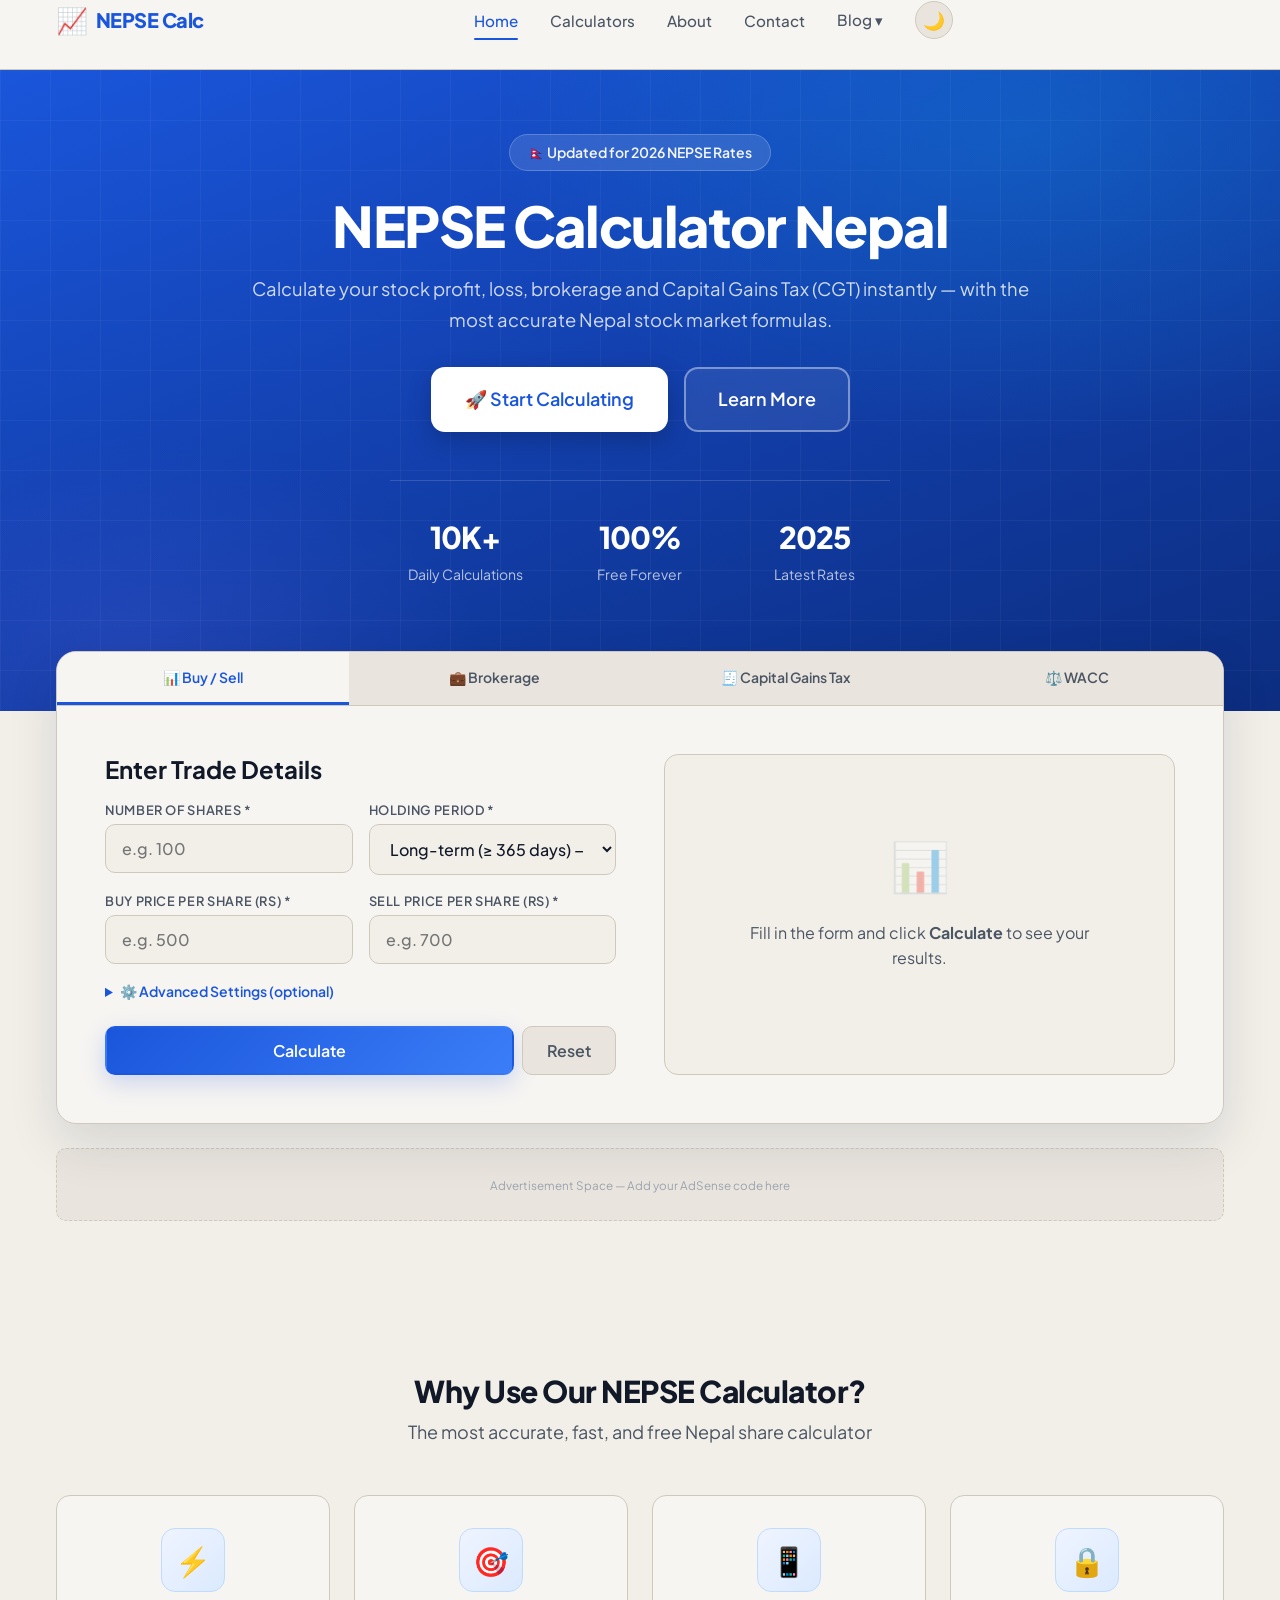
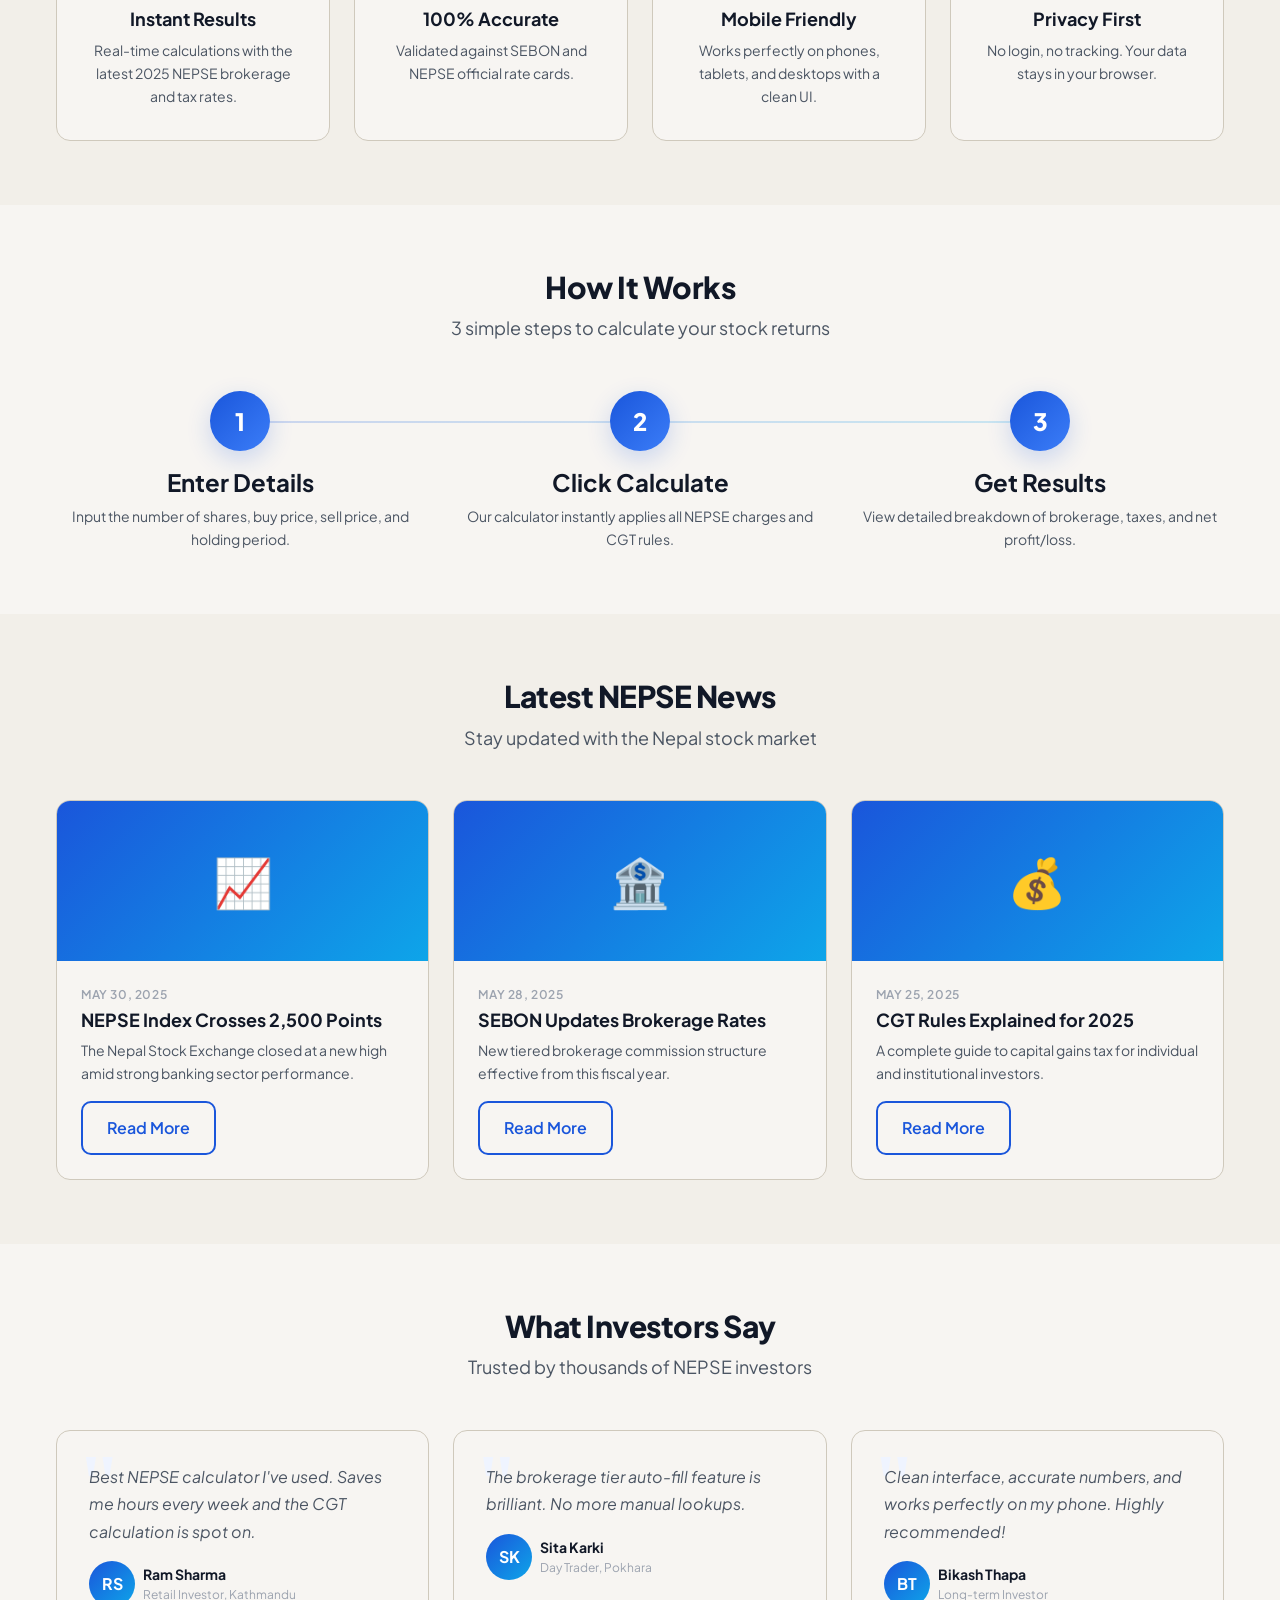
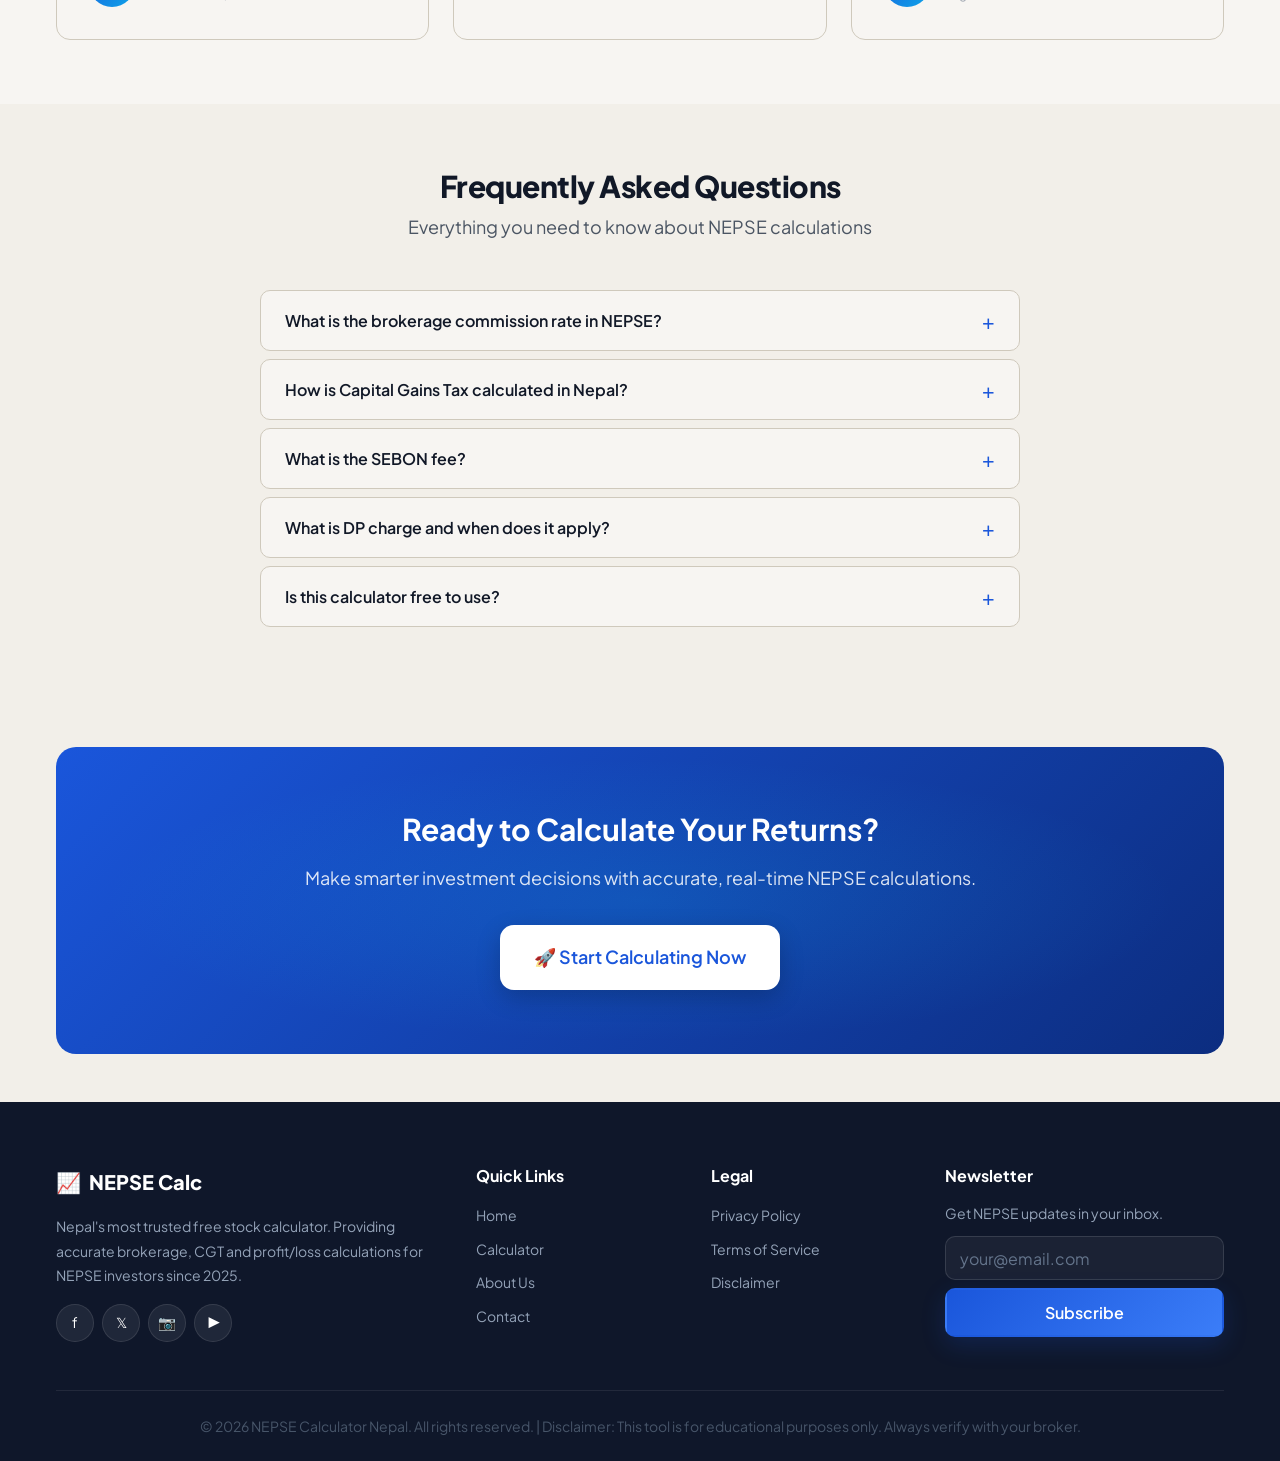
==== index.html @ a9f8efb9 "Add Google verification meta tag" ====
<!DOCTYPE html>
<html lang="en">
<head>
  <meta charset="UTF-8">
  <meta name="google-site-verification" content="xxxxxxxxxxxxxxx">
  <meta name="viewport" content="width=device-width, initial-scale=1.0">
  <meta http-equiv="X-Content-Type-Options" content="nosniff">
  <meta http-equiv="X-Frame-Options" content="DENY">
  <meta http-equiv="Referrer-Policy" content="strict-origin-when-cross-origin">

  <!-- ===== SEO META ===== -->
  <title>NEPSE Calculator Nepal 2025 - Stock Profit, Loss & Brokerage Tool</title>
  <meta name="description" content="Free NEPSE share calculator for Nepal stock market. Calculate stock profit/loss, brokerage commission, SEBON fee, DP charge, and Capital Gains Tax (CGT) instantly with 2025 updated rates.">
  <meta name="keywords" content="NEPSE calculator, Nepal stock calculator, share calculator Nepal, NEPSE brokerage, capital gains tax Nepal, NEPSE profit loss, stock calculator 2025">
  <meta name="author" content="NEPSE Calculator Nepal">
  <link rel="canonical" href="https://your-domain.com/">

  <!-- ===== OPEN GRAPH ===== -->
  <meta property="og:title" content="NEPSE Calculator Nepal 2025">
  <meta property="og:description" content="Calculate your NEPSE stock profit, brokerage and CGT instantly.">
  <meta property="og:type" content="website">
  <meta property="og:url" content="https://your-domain.com/">
  <meta property="og:image" content="https://your-domain.com/images/og-image.jpg">
  <meta name="twitter:card" content="summary_large_image">

  <!-- ===== FAVICON ===== -->
  <link rel="icon" href="data:image/svg+xml,<svg xmlns=%22http://www.w3.org/2000/svg%22 viewBox=%220 0 100 100%22><text y=%22.9em%22 font-size=%2290%22>📈</text></svg>">

  <!-- ===== Schema.org ===== -->
  <script type="application/ld+json">
  {
    "@context": "https://schema.org",
    "@type": "WebApplication",
    "name": "NEPSE Calculator Nepal",
    "applicationCategory": "FinanceApplication",
    "operatingSystem": "Any",
    "offers": { "@type": "Offer", "price": "0", "priceCurrency": "NPR" },
    "description": "Free online NEPSE share calculator for Nepal stock market with 2025 updated rates."
  }
  </script>

  <!-- ===== GOOGLE FONTS ===== -->
  <link rel="preconnect" href="https://fonts.googleapis.com">
  <link rel="preconnect" href="https://fonts.gstatic.com" crossorigin>
  <link href="https://fonts.googleapis.com/css2?family=Inter:wght@400;500;600;700;800&family=Poppins:wght@400;600;700;800&display=swap" rel="stylesheet">

  <!-- ===== STYLES ===== -->
  <link rel="stylesheet" href="css/variables.css">
  <link rel="stylesheet" href="css/style.css">
  <link rel="stylesheet" href="css/responsive.css">
</head>
<body>

  <!-- ====================== HEADER / NAVBAR ====================== -->
  <header class="header">
    <div class="container">
      <nav class="navbar" aria-label="Main navigation">

        <a href="index.html" class="navbar__logo">
          <span class="navbar__logo-icon" aria-hidden="true">📈</span>
          <span>NEPSE Calc</span>
        </a>

        <ul class="navbar__menu" id="navbar-menu">
          <li><a href="index.html" class="navbar__link navbar__link--active">Home</a></li>
          <li><a href="#calculator" class="navbar__link">Calculators</a></li>
          <li><a href="pages/about.html" class="navbar__link">About</a></li>
          <li><a href="pages/contact.html" class="navbar__link">Contact</a></li>
          <li class="navbar__dropdown">
            <button class="navbar__dropdown-toggle">Blog ▾</button>
            <div class="navbar__dropdown-menu">
              <a href="#news" rel="noopener noreferrer">Latest News</a>
              <a href="pages/about.html" rel="noopener noreferrer">Market Guides</a>
              <a href="pages/about.html" rel="noopener noreferrer">Investment Tips</a>
            </div>
          </li>
          <li>
            <button class="theme-toggle" id="theme-toggle-desktop" aria-label="Toggle dark mode" title="Toggle theme">🌙</button>
          </li>
        </ul>

        <div style="display:flex; align-items:center; gap:10px;">
          <button class="theme-toggle" id="theme-toggle-mobile" aria-label="Toggle dark mode" title="Toggle theme" style="display:none;">🌙</button>
          <button class="navbar__toggle" aria-label="Toggle menu" aria-expanded="false">
            <span></span><span></span><span></span>
          </button>
        </div>

      </nav>
    </div>
  </header>

  <main>
    <!-- ====================== HERO ====================== -->
    <section class="hero">
      <div class="container">
        <div class="hero__content">
          <span class="hero__badge">🇳🇵 Updated for 2026 NEPSE Rates</span>
          <h1 class="hero__title">NEPSE Calculator Nepal</h1>
          <p class="hero__subtitle">Calculate your stock profit, loss, brokerage and Capital Gains Tax (CGT) instantly — with the most accurate Nepal stock market formulas.</p>
          <div class="hero__cta">
            <a href="#calculator" class="btn btn--primary btn--lg">🚀 Start Calculating</a>
            <a href="pages/about.html" class="btn btn--secondary btn--lg">Learn More</a>
          </div>
          <div class="hero__stats">
            <div>
              <span class="hero__stat-num">10K+</span>
              <span class="hero__stat-label">Daily Calculations</span>
            </div>
            <div>
              <span class="hero__stat-num">100%</span>
              <span class="hero__stat-label">Free Forever</span>
            </div>
            <div>
              <span class="hero__stat-num">2025</span>
              <span class="hero__stat-label">Latest Rates</span>
            </div>
          </div>
        </div>
      </div>
    </section>

    <!-- ====================== CALCULATOR ====================== -->
    <section id="calculator" class="section" style="padding-top:0;">
      <div class="container">
        <div class="calculator">
          <div class="calculator__tabs" role="tablist">
            <button class="calculator__tab calculator__tab--active" data-tab="buysell" role="tab">📊 Buy / Sell</button>
            <button class="calculator__tab" data-tab="brokerage" role="tab">💼 Brokerage</button>
            <button class="calculator__tab" data-tab="cgt" role="tab">🧾 Capital Gains Tax</button>
            <button class="calculator__tab" data-tab="wacc" role="tab">⚖️ WACC</button>
          </div>

          <!-- ---------- BUY/SELL PANEL ---------- -->
          <div class="calculator__panel calculator__panel--active" data-panel="buysell" role="tabpanel">
            <div class="calculator__grid">
              <form id="buysell-form" novalidate autocomplete="off">
                <h3 style="margin-bottom: 1rem;">Enter Trade Details</h3>
                <div class="calc-form__row">
                  <div class="calc-form__group">
                    <label class="calc-form__label" for="bs-shares">Number of Shares *</label>
                    <input type="number" id="bs-shares" name="shares" class="calc-form__input" placeholder="e.g. 100" min="1" step="1" required>
                    <span class="calc-form__error"></span>
                  </div>
                  <div class="calc-form__group">
                    <label class="calc-form__label" for="bs-holding">Holding Period *</label>
                    <select id="bs-holding" name="holdingType" class="calc-form__select">
                      <option value="long">Long-term (≥ 365 days) — 5%</option>
                      <option value="short">Short-term (&lt; 365 days) — 7.5%</option>
                      <option value="institution">Institution — 10%</option>
                    </select>
                  </div>
                </div>
                <div class="calc-form__row">
                  <div class="calc-form__group">
                    <label class="calc-form__label" for="bs-buy">Buy Price per Share (Rs) *</label>
                    <input type="number" id="bs-buy" name="buyPrice" class="calc-form__input" placeholder="e.g. 500" min="0.01" step="0.01" required>
                    <span class="calc-form__error"></span>
                  </div>
                  <div class="calc-form__group">
                    <label class="calc-form__label" for="bs-sell">Sell Price per Share (Rs) *</label>
                    <input type="number" id="bs-sell" name="sellPrice" class="calc-form__input" placeholder="e.g. 700" min="0.01" step="0.01" required>
                    <span class="calc-form__error"></span>
                  </div>
                </div>
                <details style="margin-bottom: 1rem;">
                  <summary style="cursor:pointer; font-weight:600; color: var(--color-primary); font-size: 0.875rem;">⚙️ Advanced Settings (optional)</summary>
                  <div style="margin-top: 1rem;">
                    <div class="calc-form__row">
                      <div class="calc-form__group">
                        <label class="calc-form__label">Buy Brokerage % (auto)</label>
                        <input type="number" name="brokerageBuy" class="calc-form__input" placeholder="auto" step="0.001">
                        <span class="calc-form__hint">Leave empty for tier-based auto rate</span>
                      </div>
                      <div class="calc-form__group">
                        <label class="calc-form__label">Sell Brokerage % (auto)</label>
                        <input type="number" name="brokerageSell" class="calc-form__input" placeholder="auto" step="0.001">
                      </div>
                    </div>
                    <div class="calc-form__row">
                      <div class="calc-form__group">
                        <label class="calc-form__label">SEBON Fee %</label>
                        <input type="number" name="sebonRate" class="calc-form__input" placeholder="0.015" step="0.001" value="0.015">
                      </div>
                      <div class="calc-form__group">
                        <label class="calc-form__label">DP Charge (Rs)</label>
                        <input type="number" name="dpCharge" class="calc-form__input" placeholder="25" step="1" value="25">
                      </div>
                    </div>
                  </div>
                </details>
                <div class="calc-form__actions">
                  <button type="submit" class="btn btn--primary btn--block">Calculate</button>
                  <button type="button" class="btn btn--ghost" data-action="reset">Reset</button>
                </div>
              </form>
              <div id="buysell-results" class="results">
                <div class="results__placeholder">
                  <div class="results__placeholder-icon">📊</div>
                  <p>Fill in the form and click <strong>Calculate</strong> to see your results.</p>
                </div>
              </div>
            </div>
          </div>

          <!-- ---------- BROKERAGE PANEL ---------- -->
          <div class="calculator__panel" data-panel="brokerage" role="tabpanel">
            <div class="calculator__grid">
              <form id="brokerage-form" novalidate autocomplete="off">
                <h3 style="margin-bottom: 1rem;">Brokerage Fee Calculator</h3>
                <div class="calc-form__group">
                  <label class="calc-form__label" for="brk-amt">Transaction Amount (Rs) *</label>
                  <input type="number" id="brk-amt" name="amount" class="calc-form__input" placeholder="e.g. 100000" min="1" step="0.01" required>
                  <span class="calc-form__error"></span>
                </div>
                <div class="calc-form__group">
                  <label class="calc-form__label">Override Rate % (optional)</label>
                  <input type="number" name="rate" class="calc-form__input" placeholder="auto" step="0.001">
                  <span class="calc-form__hint">Leave empty for tier-based rate</span>
                </div>
                <div class="calc-form__actions">
                  <button type="submit" class="btn btn--primary btn--block">Calculate</button>
                </div>
                <div style="margin-top:1.5rem; padding:1rem; background:var(--color-bg-alt); border-radius:8px; font-size:0.875rem;">
                  <strong>NEPSE Brokerage Tiers (2025):</strong>
                  <ul style="margin-top:0.5rem; padding-left:1.2rem; color:var(--color-text-muted);">
                    <li>≤ Rs 50,000 → 0.36%</li>
                    <li>Rs 50,001 – 5,00,000 → 0.33%</li>
                    <li>Rs 5,00,001 – 20,00,000 → 0.31%</li>
                    <li>Rs 20,00,001 – 1 Crore → 0.27%</li>
                    <li>Above Rs 1 Crore → 0.24%</li>
                  </ul>
                </div>
              </form>
              <div id="brokerage-results" class="results">
                <div class="results__placeholder">
                  <div class="results__placeholder-icon">💼</div>
                  <p>Enter an amount to see brokerage breakdown.</p>
                </div>
              </div>
            </div>
          </div>

          <!-- ---------- CGT PANEL ---------- -->
          <div class="calculator__panel" data-panel="cgt" role="tabpanel">
            <div class="calculator__grid">
              <form id="cgt-form" novalidate autocomplete="off">
                <h3 style="margin-bottom: 1rem;">Capital Gains Tax Calculator</h3>
                <div class="calc-form__row">
                  <div class="calc-form__group">
                    <label class="calc-form__label" for="cgt-buy">Total Buy Amount (Rs) *</label>
                    <input type="number" id="cgt-buy" name="buyTotal" class="calc-form__input" placeholder="e.g. 50000" min="0.01" step="0.01" required>
                    <span class="calc-form__error"></span>
                  </div>
                  <div class="calc-form__group">
                    <label class="calc-form__label" for="cgt-sell">Total Sell Amount (Rs) *</label>
                    <input type="number" id="cgt-sell" name="sellTotal" class="calc-form__input" placeholder="e.g. 70000" min="0.01" step="0.01" required>
                    <span class="calc-form__error"></span>
                  </div>
                </div>
                <div class="calc-form__group">
                  <label class="calc-form__label" for="cgt-holding">Tax Bracket *</label>
                  <select id="cgt-holding" name="holdingType" class="calc-form__select">
                    <option value="long">Long-term — 5%</option>
                    <option value="short">Short-term — 7.5%</option>
                    <option value="institution">Institution — 10%</option>
                  </select>
                </div>
                <div class="calc-form__actions">
                  <button type="submit" class="btn btn--primary btn--block">Calculate Tax</button>
                </div>
              </form>
              <div id="cgt-results" class="results">
                <div class="results__placeholder">
                  <div class="results__placeholder-icon">🧾</div>
                  <p>Enter values to calculate your CGT.</p>
                </div>
              </div>
            </div>
          </div>

          <!-- ---------- WACC PANEL ---------- -->
          <div class="calculator__panel" data-panel="wacc" role="tabpanel">
            <div class="calculator__grid">
              <form id="wacc-form" novalidate autocomplete="off">
                <h3 style="margin-bottom: 1rem;">Weighted Average Cost Calculator</h3>
                <p style="font-size:0.875rem; color:var(--color-text-muted); margin-bottom:1rem;">
                  Enter multiple share lots bought at different prices to find your average cost.
                </p>
                <div class="wacc-lots">
                  <div class="wacc-lot calc-form__row">
                    <div class="calc-form__group">
                      <label class="calc-form__label">Lot 1 Shares</label>
                      <input type="number" class="calc-form__input" name="shares[]" min="0" step="1" placeholder="100">
                    </div>
                    <div class="calc-form__group">
                      <label class="calc-form__label">Lot 1 Price (Rs)</label>
                      <input type="number" class="calc-form__input" name="price[]" min="0" step="0.01" placeholder="500">
                    </div>
                  </div>
                </div>
                <button type="button" class="btn btn--ghost" data-action="add-lot" style="margin-bottom:1rem;">+ Add Another Lot</button>
                <div class="calc-form__actions">
                  <button type="submit" class="btn btn--primary btn--block">Calculate WACC</button>
                </div>
              </form>
              <div id="wacc-results" class="results">
                <div class="results__placeholder">
                  <div class="results__placeholder-icon">⚖️</div>
                  <p>Add your share lots and calculate WACC.</p>
                </div>
              </div>
            </div>
          </div>
        </div>

        <div class="ad-slot">
          <small>Advertisement Space — Add your AdSense code here</small>
        </div>
      </div>
    </section>

    <!-- ====================== FEATURES ====================== -->
    <section class="section">
      <div class="container">
        <h2 class="section-title">Why Use Our NEPSE Calculator?</h2>
        <p class="section-subtitle">The most accurate, fast, and free Nepal share calculator</p>
        <div class="features">
          <div class="feature-card">
            <div class="feature-card__icon">⚡</div>
            <h3 class="feature-card__title">Instant Results</h3>
            <p class="feature-card__desc">Real-time calculations with the latest 2025 NEPSE brokerage and tax rates.</p>
          </div>
          <div class="feature-card">
            <div class="feature-card__icon">🎯</div>
            <h3 class="feature-card__title">100% Accurate</h3>
            <p class="feature-card__desc">Validated against SEBON and NEPSE official rate cards.</p>
          </div>
          <div class="feature-card">
            <div class="feature-card__icon">📱</div>
            <h3 class="feature-card__title">Mobile Friendly</h3>
            <p class="feature-card__desc">Works perfectly on phones, tablets, and desktops with a clean UI.</p>
          </div>
          <div class="feature-card">
            <div class="feature-card__icon">🔒</div>
            <h3 class="feature-card__title">Privacy First</h3>
            <p class="feature-card__desc">No login, no tracking. Your data stays in your browser.</p>
          </div>
        </div>
      </div>
    </section>

    <!-- ====================== HOW IT WORKS ====================== -->
    <section class="section section--alt">
      <div class="container">
        <h2 class="section-title">How It Works</h2>
        <p class="section-subtitle">3 simple steps to calculate your stock returns</p>
        <div class="steps">
          <div class="step">
            <div class="step__num">1</div>
            <h3 class="step__title">Enter Details</h3>
            <p class="step__desc">Input the number of shares, buy price, sell price, and holding period.</p>
          </div>
          <div class="step">
            <div class="step__num">2</div>
            <h3 class="step__title">Click Calculate</h3>
            <p class="step__desc">Our calculator instantly applies all NEPSE charges and CGT rules.</p>
          </div>
          <div class="step">
            <div class="step__num">3</div>
            <h3 class="step__title">Get Results</h3>
            <p class="step__desc">View detailed breakdown of brokerage, taxes, and net profit/loss.</p>
          </div>
        </div>
      </div>
    </section>

    <!-- ====================== NEWS ====================== -->
    <section id="news" class="section">
      <div class="container">
        <h2 class="section-title">Latest NEPSE News</h2>
        <p class="section-subtitle">Stay updated with the Nepal stock market</p>
        <div class="news-grid">
          <article class="news-card">
            <div class="news-card__image">📈</div>
            <div class="news-card__body">
              <div class="news-card__date">May 30, 2025</div>
              <h3 class="news-card__title">NEPSE Index Crosses 2,500 Points</h3>
              <p class="news-card__excerpt">The Nepal Stock Exchange closed at a new high amid strong banking sector performance.</p>
              <a href="#" class="btn btn--secondary" rel="noopener noreferrer">Read More</a>
            </div>
          </article>
          <article class="news-card">
            <div class="news-card__image">🏦</div>
            <div class="news-card__body">
              <div class="news-card__date">May 28, 2025</div>
              <h3 class="news-card__title">SEBON Updates Brokerage Rates</h3>
              <p class="news-card__excerpt">New tiered brokerage commission structure effective from this fiscal year.</p>
              <a href="#" class="btn btn--secondary" rel="noopener noreferrer">Read More</a>
            </div>
          </article>
          <article class="news-card">
            <div class="news-card__image">💰</div>
            <div class="news-card__body">
              <div class="news-card__date">May 25, 2025</div>
              <h3 class="news-card__title">CGT Rules Explained for 2025</h3>
              <p class="news-card__excerpt">A complete guide to capital gains tax for individual and institutional investors.</p>
              <a href="#" class="btn btn--secondary" rel="noopener noreferrer">Read More</a>
            </div>
          </article>
        </div>
      </div>
    </section>

    <!-- ====================== TESTIMONIALS ====================== -->
    <section class="section section--alt">
      <div class="container">
        <h2 class="section-title">What Investors Say</h2>
        <p class="section-subtitle">Trusted by thousands of NEPSE investors</p>
        <div class="testimonials">
          <div class="testimonial">
            <p class="testimonial__text">Best NEPSE calculator I've used. Saves me hours every week and the CGT calculation is spot on.</p>
            <div class="testimonial__author">
              <div class="testimonial__avatar">RS</div>
              <div>
                <div class="testimonial__name">Ram Sharma</div>
                <div class="testimonial__role">Retail Investor, Kathmandu</div>
              </div>
            </div>
          </div>
          <div class="testimonial">
            <p class="testimonial__text">The brokerage tier auto-fill feature is brilliant. No more manual lookups.</p>
            <div class="testimonial__author">
              <div class="testimonial__avatar">SK</div>
              <div>
                <div class="testimonial__name">Sita Karki</div>
                <div class="testimonial__role">Day Trader, Pokhara</div>
              </div>
            </div>
          </div>
          <div class="testimonial">
            <p class="testimonial__text">Clean interface, accurate numbers, and works perfectly on my phone. Highly recommended!</p>
            <div class="testimonial__author">
              <div class="testimonial__avatar">BT</div>
              <div>
                <div class="testimonial__name">Bikash Thapa</div>
                <div class="testimonial__role">Long-term Investor</div>
              </div>
            </div>
          </div>
        </div>
      </div>
    </section>

    <!-- ====================== FAQ ====================== -->
    <section class="section">
      <div class="container">
        <h2 class="section-title">Frequently Asked Questions</h2>
        <p class="section-subtitle">Everything you need to know about NEPSE calculations</p>
        <div class="faq">
          <div class="faq__item">
            <button class="faq__question">
              <span>What is the brokerage commission rate in NEPSE?</span>
              <span class="faq__icon">+</span>
            </button>
            <div class="faq__answer">
              <p>NEPSE uses a tiered brokerage system: 0.36% for amounts up to Rs 50,000, 0.33% up to Rs 5,00,000, 0.31% up to Rs 20,00,000, 0.27% up to Rs 1 Crore, and 0.24% above Rs 1 Crore.</p>
            </div>
          </div>
          <div class="faq__item">
            <button class="faq__question">
              <span>How is Capital Gains Tax calculated in Nepal?</span>
              <span class="faq__icon">+</span>
            </button>
            <div class="faq__answer">
              <p>For individuals: 7.5% on short-term gains (held less than 365 days) and 5% on long-term gains (held 365 days or more). Institutions pay 10% flat on all gains. CGT only applies on profit, not on losses.</p>
            </div>
          </div>
          <div class="faq__item">
            <button class="faq__question">
              <span>What is the SEBON fee?</span>
              <span class="faq__icon">+</span>
            </button>
            <div class="faq__answer">
              <p>The Securities Board of Nepal (SEBON) levies a regulatory fee of 0.015% on both buy and sell transactions in the NEPSE market.</p>
            </div>
          </div>
          <div class="faq__item">
            <button class="faq__question">
              <span>What is DP charge and when does it apply?</span>
              <span class="faq__icon">+</span>
            </button>
            <div class="faq__answer">
              <p>The Depository Participant (DP) charge is a flat Rs 25 fee applied per script, per day, on sell transactions only. It is collected by your broker on behalf of CDS &amp; Clearing Ltd.</p>
            </div>
          </div>
          <div class="faq__item">
            <button class="faq__question">
              <span>Is this calculator free to use?</span>
              <span class="faq__icon">+</span>
            </button>
            <div class="faq__answer">
              <p>Yes! Our NEPSE calculator is 100% free and will remain free. We don't ask for any registration, login, or personal information.</p>
            </div>
          </div>
        </div>
      </div>
    </section>

    <!-- ====================== CTA ====================== -->
    <section class="container">
      <div class="cta-section">
        <h2>Ready to Calculate Your Returns?</h2>
        <p>Make smarter investment decisions with accurate, real-time NEPSE calculations.</p>
        <a href="#calculator" class="btn btn--lg">🚀 Start Calculating Now</a>
      </div>
    </section>
  </main>

  <!-- ====================== FOOTER ====================== -->
  <footer class="footer">
    <div class="container">
      <div class="footer__grid">
        <div>
          <div class="footer__brand">
            <span aria-hidden="true">📈</span> NEPSE Calc
          </div>
          <p class="footer__about">
            Nepal's most trusted free stock calculator. Providing accurate brokerage, CGT and profit/loss calculations for NEPSE investors since 2025.
          </p>
          <div class="footer__social">
            <a href="#" aria-label="Facebook" rel="noopener noreferrer">f</a>
            <a href="#" aria-label="Twitter" rel="noopener noreferrer">𝕏</a>
            <a href="#" aria-label="Instagram" rel="noopener noreferrer">📷</a>
            <a href="#" aria-label="YouTube" rel="noopener noreferrer">▶</a>
          </div>
        </div>
        <div>
          <h4 class="footer__title">Quick Links</h4>
          <ul class="footer__links">
            <li><a href="index.html">Home</a></li>
            <li><a href="#calculator">Calculator</a></li>
            <li><a href="pages/about.html">About Us</a></li>
            <li><a href="pages/contact.html">Contact</a></li>
          </ul>
        </div>
        <div>
          <h4 class="footer__title">Legal</h4>
          <ul class="footer__links">
            <li><a href="pages/privacy-policy.html">Privacy Policy</a></li>
            <li><a href="pages/terms.html">Terms of Service</a></li>
            <li><a href="#news">Disclaimer</a></li>
          </ul>
        </div>
        <div>
          <h4 class="footer__title">Newsletter</h4>
          <p style="font-size:0.875rem; margin-bottom:0.75rem;">Get NEPSE updates in your inbox.</p>
          <form id="newsletter-form" class="footer__newsletter" novalidate>
            <input type="email" placeholder="your@email.com" required maxlength="254">
            <button type="submit" class="btn btn--primary btn--block">Subscribe</button>
          </form>
        </div>
      </div>
      <div class="footer__bottom">
        © <span id="current-year">2025</span> NEPSE Calculator Nepal. All rights reserved. |
        Disclaimer: This tool is for educational purposes only. Always verify with your broker.
      </div>
    </div>
  </footer>

  <!-- ===== SCRIPTS ===== -->
  <script src="js/utils.js"></script>
  <script src="js/calculator.js"></script>
  <script src="js/main.js"></script>

  <!-- Mobile theme toggle + clickjacking protection -->
  <script>
    // Prevent clickjacking
    if (window.self !== window.top) {
      window.top.location = window.self.location;
    }

    (function() {
      const mobileBtn  = document.getElementById('theme-toggle-mobile');
      const desktopBtn = document.getElementById('theme-toggle-desktop');

      function syncToggles(isDark) {
        const icon = isDark ? '☀️' : '🌙';
        if (mobileBtn)  mobileBtn.textContent  = icon;
        if (desktopBtn) desktopBtn.textContent = icon;
      }

      function handleResize() {
        if (mobileBtn) {
          mobileBtn.style.display = window.innerWidth < 768 ? 'flex' : 'none';
        }
      }
      handleResize();
      window.addEventListener('resize', handleResize);

      if (mobileBtn) {
        mobileBtn.addEventListener('click', function() {
          document.documentElement.classList.toggle('dark');
          const isDark = document.documentElement.classList.contains('dark');
          syncToggles(isDark);
          try { localStorage.setItem('theme', isDark ? 'dark' : 'light'); } catch(e) {}
        });
      }

      try {
        const saved = localStorage.getItem('theme');
        if (saved === 'dark') {
          document.documentElement.classList.add('dark');
          syncToggles(true);
        }
      } catch(e) {}
    })();
  </script>

</body>
</html>
---- css/variables.css ----
/* ==========================================================================
   CSS VARIABLES
   ========================================================================== */

@import url('https://fonts.googleapis.com/css2?family=Plus+Jakarta+Sans:wght@400;500;600;700;800&display=swap');

:root {
  --color-primary: #1a56db;
  --color-primary-dark: #1341b0;
  --color-primary-light: #3b7df8;
  --color-primary-50: #eff4ff;

  --color-accent: #0ea5e9;
  --color-accent-light: #e0f2fe;

  --color-profit: #059669;
  --color-profit-light: #d1fae5;
  --color-loss: #dc2626;
  --color-loss-light: #fee2e2;
  --color-warning: #d97706;
  --color-info: #0ea5e9;

  --color-white: #f7f5f2;
--color-bg: #f2efe9;
--color-bg-alt: #e9e5de;
--color-border: #cfc9bc;
  --color-text: #111827;
  --color-text-muted: #4b5563;
  --color-text-light: #9ca3af;

  --font-primary: 'Plus Jakarta Sans', -apple-system, BlinkMacSystemFont, sans-serif;
  --font-size-xs: 0.75rem;
  --font-size-sm: 0.875rem;
  --font-size-base: 1rem;
  --font-size-lg: 1.125rem;
  --font-size-xl: 1.25rem;
  --font-size-2xl: 1.5rem;
  --font-size-3xl: 1.875rem;
  --font-size-4xl: 2.25rem;
  --font-size-5xl: 3rem;

  --space-xs: 0.25rem;
  --space-sm: 0.5rem;
  --space-md: 1rem;
  --space-lg: 1.5rem;
  --space-xl: 2rem;
  --space-2xl: 3rem;
  --space-3xl: 4rem;

  --radius-sm: 6px;
  --radius-md: 10px;
  --radius-lg: 14px;
  --radius-xl: 20px;
  --radius-full: 9999px;

  --shadow-sm: 0 1px 3px rgba(17,24,39,0.06), 0 1px 2px rgba(17,24,39,0.04);
  --shadow-md: 0 4px 12px rgba(17,24,39,0.08), 0 2px 6px rgba(17,24,39,0.04);
  --shadow-lg: 0 10px 30px rgba(17,24,39,0.1), 0 4px 10px rgba(17,24,39,0.05);
  --shadow-xl: 0 20px 50px rgba(17,24,39,0.12);
  --shadow-blue: 0 8px 24px rgba(26,86,219,0.2);

  --transition-fast: 0.15s cubic-bezier(0.4,0,0.2,1);
  --transition-base: 0.25s cubic-bezier(0.4,0,0.2,1);
  --transition-slow: 0.4s cubic-bezier(0.4,0,0.2,1);

  --container-max: 1200px;
  --header-height: 70px;
}

html.dark {
  --color-white: #111827;
  --color-bg: #0f172a;
  --color-bg-alt: #1e293b;
  --color-border: #334155;
  --color-text: #f1f5f9;
  --color-text-muted: #94a3b8;
  --color-text-light: #475569;
  --color-primary-50: #1e293b;
  --shadow-sm: 0 1px 3px rgba(0,0,0,0.3);
  --shadow-md: 0 4px 12px rgba(0,0,0,0.35);
  --shadow-lg: 0 10px 30px rgba(0,0,0,0.4);
  --shadow-xl: 0 20px 50px rgba(0,0,0,0.5);
}
---- css/style.css ----
/* ==========================================================================
   NEPSE Calculator — Main Stylesheet
   ========================================================================== */

*, *::before, *::after { box-sizing: border-box; margin: 0; padding: 0; }
html { scroll-behavior: smooth; -webkit-text-size-adjust: 100%; }

body {
  font-family: var(--font-primary);
  font-size: var(--font-size-base);
  line-height: 1.6;
  color: var(--color-text);
  background-color: var(--color-bg);
  -webkit-font-smoothing: antialiased;
}

img { max-width: 100%; height: auto; display: block; }
a { color: var(--color-primary); text-decoration: none; transition: color var(--transition-base); }
a:hover { color: var(--color-primary-dark); }
button { font-family: inherit; cursor: pointer; border: none; background: none; }
input, select, textarea { font-family: inherit; font-size: inherit; }
ul { list-style: none; }

.container { max-width: var(--container-max); margin: 0 auto; padding: 0 var(--space-md); }

h1,h2,h3,h4,h5,h6 { font-weight: 700; line-height: 1.25; color: var(--color-text); }
h1 { font-size: var(--font-size-4xl); }
h2 { font-size: var(--font-size-3xl); }
h3 { font-size: var(--font-size-2xl); }
h4 { font-size: var(--font-size-xl); }

.section-title { text-align: center; margin-bottom: var(--space-sm); font-weight: 800; letter-spacing: -0.5px; }
.section-subtitle { text-align: center; color: var(--color-text-muted); margin-bottom: var(--space-2xl); font-size: var(--font-size-lg); }

/* ===== BUTTONS ===== */
.btn {
  display: inline-flex; align-items: center; justify-content: center;
  gap: var(--space-sm); padding: 0.75rem 1.5rem;
  font-size: var(--font-size-base); font-weight: 600;
  border-radius: var(--radius-md); transition: all var(--transition-base);
  cursor: pointer; border: 2px solid transparent; white-space: nowrap;
}
.btn--primary {
  background: linear-gradient(135deg, var(--color-primary) 0%, var(--color-primary-light) 100%);
  color: #fff;
  box-shadow: var(--shadow-blue);
}
.btn--primary:hover {
  transform: translateY(-2px);
  box-shadow: 0 12px 28px rgba(26,86,219,0.3);
  color: #fff;
}
.btn--secondary {
  background: transparent; color: var(--color-primary);
  border-color: var(--color-primary);
}
.btn--secondary:hover {
  background: var(--color-primary-50);
  color: var(--color-primary-dark);
}
.btn--ghost {
  background: var(--color-bg-alt); color: var(--color-text-muted);
  border: 1px solid var(--color-border);
}
.btn--ghost:hover { background: var(--color-border); color: var(--color-text); }
.btn--lg { padding: 1rem 2rem; font-size: var(--font-size-lg); border-radius: var(--radius-lg); }
.btn--block { width: 100%; }

/* ===== HEADER ===== */
.header {
  position: sticky; top: 0; z-index: 1000;
 background: rgba(247,245,242,0.95);
  backdrop-filter: blur(16px);
  -webkit-backdrop-filter: blur(16px);
  border-bottom: 1px solid var(--color-border);
  height: var(--header-height);
  box-shadow: 0 1px 0 rgba(17,24,39,0.06);
}
.navbar { display: flex; align-items: center; justify-content: space-between; height: 100%; }
.navbar__logo {
  display: flex; align-items: center; gap: var(--space-sm);
  font-size: var(--font-size-xl); font-weight: 800;
  color: var(--color-primary); letter-spacing: -0.5px;
}
.navbar__logo-icon { font-size: 1.6rem; }
.navbar__menu { display: flex; align-items: center; gap: var(--space-xl); }
.navbar__link {
  color: var(--color-text-muted); font-weight: 500;
  font-size: 0.95rem; position: relative; padding: var(--space-sm) 0;
  transition: color var(--transition-base);
}
.navbar__link:hover, .navbar__link--active { color: var(--color-primary); }
.navbar__link--active::after {
  content: ''; position: absolute; bottom: -2px; left: 0; right: 0;
  height: 2px; background: var(--color-primary); border-radius: 2px;
}
.navbar__dropdown { position: relative; }
.navbar__dropdown-toggle {
  display: flex; align-items: center; gap: 4px;
  color: var(--color-text-muted); font-weight: 500;
  font-size: 0.95rem; background: none;
  transition: color var(--transition-base);
}
.navbar__dropdown-toggle:hover { color: var(--color-primary); }
.navbar__dropdown-menu {
  position: absolute; top: calc(100% + 12px); left: 0;
  background: var(--color-white); border: 1px solid var(--color-border);
  border-radius: var(--radius-lg); box-shadow: var(--shadow-lg);
  min-width: 200px; padding: var(--space-sm);
  opacity: 0; visibility: hidden; transform: translateY(-8px);
  transition: all var(--transition-base);
}
.navbar__dropdown:hover .navbar__dropdown-menu { opacity: 1; visibility: visible; transform: translateY(0); }
.navbar__dropdown-menu a {
  display: block; padding: var(--space-sm) var(--space-md);
  color: var(--color-text-muted); border-radius: var(--radius-md);
  font-size: var(--font-size-sm); font-weight: 500;
  transition: all var(--transition-fast);
}
.navbar__dropdown-menu a:hover { background: var(--color-primary-50); color: var(--color-primary); }
.navbar__toggle { display: none; flex-direction: column; gap: 5px; padding: var(--space-sm); }
.navbar__toggle span { width: 24px; height: 2.5px; background: var(--color-text); border-radius: 2px; transition: all var(--transition-base); }
.navbar__toggle.active span:nth-child(1) { transform: translateY(7.5px) rotate(45deg); }
.navbar__toggle.active span:nth-child(2) { opacity: 0; }
.navbar__toggle.active span:nth-child(3) { transform: translateY(-7.5px) rotate(-45deg); }
.theme-toggle {
  background: var(--color-bg-alt); width: 38px; height: 38px;
  border-radius: var(--radius-full); display: flex; align-items: center;
  justify-content: center; font-size: 1.1rem;
  border: 1px solid var(--color-border);
  transition: all var(--transition-base);
}
.theme-toggle:hover { background: var(--color-primary-50); border-color: var(--color-primary); }

/* ===== HERO ===== */
.hero {
  background: linear-gradient(160deg, #1a56db 0%, #1341b0 45%, #0c2d80 100%);
  color: #fff;
  padding: var(--space-3xl) 0 calc(var(--space-3xl) + 60px);
  position: relative; overflow: hidden;
 
}
.hero::before {
  content: '';
  position: absolute; inset: 0;
  background:
    radial-gradient(ellipse 70% 80% at 80% 10%, rgba(14,165,233,0.25) 0%, transparent 60%),
    radial-gradient(ellipse 50% 60% at 10% 90%, rgba(99,102,241,0.2) 0%, transparent 55%);
  pointer-events: none;
}
.hero::after {
  content: '';
  position: absolute; inset: 0;
  background-image:
    linear-gradient(rgba(255,255,255,0.04) 1px, transparent 1px),
    linear-gradient(90deg, rgba(255,255,255,0.04) 1px, transparent 1px);
  background-size: 50px 50px;
  pointer-events: none;
}
.hero__content { position: relative; z-index: 2; text-align: center; max-width: 780px; margin: 0 auto; }
.hero__badge {
  display: inline-flex; align-items: center; gap: 6px;
  background: rgba(255,255,255,0.12);
  border: 1px solid rgba(255,255,255,0.2);
  backdrop-filter: blur(8px);
  padding: 0.4rem 1.1rem; border-radius: var(--radius-full);
  font-size: var(--font-size-sm); font-weight: 600;
  margin-bottom: var(--space-lg); color: rgba(255,255,255,0.95);
  animation: fadeInDown 0.6s ease both;
}
.hero__title {
  color: #fff; font-size: var(--font-size-5xl);
  margin-bottom: var(--space-md); font-weight: 800;
  line-height: 1.1; letter-spacing: -1.5px;
  animation: fadeInUp 0.7s ease 0.1s both;
}
.hero__title span { 
  background: linear-gradient(135deg, #93c5fd, #67e8f9);
  -webkit-background-clip: text; -webkit-text-fill-color: transparent;
  background-clip: text;
}
.hero__subtitle {
  font-size: 1.15rem; margin-bottom: var(--space-xl);
  color: rgba(255,255,255,0.8); font-weight: 400; line-height: 1.7;
  animation: fadeInUp 0.7s ease 0.2s both;
}
.hero__cta { display: flex; gap: var(--space-md); justify-content: center; flex-wrap: wrap; animation: fadeInUp 0.7s ease 0.3s both; }
.hero__cta .btn--primary {
  background: #fff; color: var(--color-primary);
  box-shadow: 0 8px 24px rgba(0,0,0,0.2);
}
.hero__cta .btn--primary:hover { background: #f0f4ff; transform: translateY(-3px); box-shadow: 0 12px 32px rgba(0,0,0,0.25); color: var(--color-primary-dark); }
.hero__cta .btn--secondary { border-color: rgba(255,255,255,0.4); color: #fff; background: rgba(255,255,255,0.08); backdrop-filter: blur(8px); }
.hero__cta .btn--secondary:hover { background: rgba(255,255,255,0.18); border-color: rgba(255,255,255,0.7); color: #fff; transform: translateY(-3px); }
.hero__stats {
  display: grid; grid-template-columns: repeat(3,1fr); gap: var(--space-lg);
  max-width: 500px; margin: var(--space-2xl) auto 0;
  padding-top: var(--space-xl); border-top: 1px solid rgba(255,255,255,0.15);
  animation: fadeInUp 0.7s ease 0.4s both;
}
.hero__stat-num { font-size: var(--font-size-3xl); font-weight: 800; display: block; letter-spacing: -1px; }
.hero__stat-label { font-size: var(--font-size-sm); color: rgba(255,255,255,0.7); }

/* ===== SECTIONS ===== */
.section { padding: var(--space-3xl) 0; }
.section--alt { background: var(--color-white); }

/* ===== CALCULATOR ===== */
.calculator {
  background: var(--color-white);
  border-radius: var(--radius-xl);
  box-shadow: var(--shadow-xl);
  overflow: hidden;
  margin-top: -60px;
  position: relative; z-index: 5;
  border: 1px solid var(--color-border);
}
.calculator__tabs {
  display: flex;
  background: var(--color-bg-alt);
  border-bottom: 1px solid var(--color-border);
  overflow-x: auto;
}
.calculator__tab {
  flex: 1; min-width: 140px;
  padding: var(--space-md) var(--space-lg);
  background: none; font-weight: 600; font-size: var(--font-size-sm);
  color: var(--color-text-muted);
  transition: all var(--transition-base);
  border-bottom: 3px solid transparent;
  white-space: nowrap;
}
.calculator__tab:hover { color: var(--color-primary); background: var(--color-primary-50); }
.calculator__tab--active {
  color: var(--color-primary); background: var(--color-white);
  border-bottom-color: var(--color-primary);
}
.calculator__panel { display: none; padding: var(--space-2xl); }
.calculator__panel--active { display: block; animation: fadeIn 0.35s ease; }
.calculator__grid { display: grid; grid-template-columns: 1fr 1fr; gap: var(--space-2xl); }

.calc-form__group { margin-bottom: var(--space-md); }
.calc-form__label {
  display: block; font-weight: 600; font-size: 0.8rem;
  margin-bottom: var(--space-xs); color: var(--color-text-muted);
  text-transform: uppercase; letter-spacing: 0.05em;
}
.calc-form__hint { display: block; font-size: var(--font-size-xs); color: var(--color-text-light); margin-top: 4px; }
.calc-form__input, .calc-form__select {
  width: 100%; padding: 0.8rem 1rem;
  border: 1.5px solid var(--color-border);
  border-radius: var(--radius-md);
  background: var(--color-bg);
  color: var(--color-text);
  transition: all var(--transition-base);
  font-weight: 500;
}
.calc-form__input:focus, .calc-form__select:focus {
  outline: none; border-color: var(--color-primary);
  background: var(--color-white);
  box-shadow: 0 0 0 3px rgba(26,86,219,0.1);
}
.calc-form__input:hover, .calc-form__select:hover { border-color: #a5b4fc; }
.calc-form__input--error { border-color: var(--color-loss) !important; }
.calc-form__error { color: var(--color-loss); font-size: var(--font-size-xs); margin-top: 4px; display: none; }
.calc-form__error--visible { display: block; }
.calc-form__actions { display: flex; gap: var(--space-sm); margin-top: var(--space-lg); }
.calc-form__row { display: grid; grid-template-columns: 1fr 1fr; gap: var(--space-md); }

/* Results */
.results {
  background: var(--color-bg);
  border-radius: var(--radius-lg);
  padding: var(--space-lg);
  border: 1.5px solid var(--color-border);
}
.results__title {
  font-size: var(--font-size-lg); margin-bottom: var(--space-md);
  padding-bottom: var(--space-sm); border-bottom: 2px solid var(--color-border);
  font-weight: 700;
}
.results__group { margin-bottom: var(--space-md); }
.results__group-title {
  font-size: 0.7rem; font-weight: 700;
  color: var(--color-primary); text-transform: uppercase;
  letter-spacing: 0.08em; margin-bottom: var(--space-sm);
  display: flex; align-items: center; gap: 6px;
}
.results__group-title::after {
  content: ''; flex: 1; height: 1px; background: var(--color-border);
}
.results__row {
  display: flex; justify-content: space-between; align-items: center;
  padding: 0.45rem 0; border-bottom: 1px dashed var(--color-border);
  font-size: var(--font-size-sm);
}
.results__row:last-child { border-bottom: none; }
.results__label { color: var(--color-text-muted); }
.results__value { font-weight: 600; color: var(--color-text); font-variant-numeric: tabular-nums; }
.results__highlight {
  background: var(--color-white); border-radius: var(--radius-md);
  padding: var(--space-md); margin-top: var(--space-md);
  border: 2px solid var(--color-border);
}
.results__highlight--profit {
  border-color: var(--color-profit);
  background: var(--color-profit-light);
}
.results__highlight--loss {
  border-color: var(--color-loss);
  background: var(--color-loss-light);
}
.results__highlight-label { font-size: var(--font-size-sm); color: var(--color-text-muted); margin-bottom: 4px; font-weight: 500; }
.results__highlight-value {
  font-size: var(--font-size-2xl); font-weight: 800;
  display: flex; align-items: center; gap: var(--space-sm);
}
.results__highlight--profit .results__highlight-value { color: var(--color-profit); }
.results__highlight--loss .results__highlight-value { color: var(--color-loss); }
.results__pct {
  font-size: var(--font-size-base); font-weight: 600;
  padding: 2px 10px; border-radius: var(--radius-full);
  background: rgba(255,255,255,0.6);
}
.results__placeholder { text-align: center; padding: var(--space-2xl); color: var(--color-text-muted); }
.results__placeholder-icon { font-size: 3rem; margin-bottom: var(--space-md); opacity: 0.35; }

/* ===== FEATURES ===== */
.features { display: grid; grid-template-columns: repeat(auto-fit, minmax(240px,1fr)); gap: var(--space-lg); }
.feature-card {
  background: var(--color-white); border-radius: var(--radius-lg);
  padding: var(--space-xl); text-align: center;
  border: 1.5px solid var(--color-border);
  transition: all var(--transition-base);
  position: relative; overflow: hidden;
}
.feature-card::before {
  content: ''; position: absolute; top: 0; left: 0; right: 0; height: 3px;
  background: linear-gradient(90deg, var(--color-primary), var(--color-accent));
  opacity: 0; transition: opacity var(--transition-base);
}
.feature-card:hover { transform: translateY(-6px); box-shadow: var(--shadow-lg); border-color: #c7d7fd; }
.feature-card:hover::before { opacity: 1; }
.feature-card__icon {
  width: 64px; height: 64px; margin: 0 auto var(--space-md);
  background: linear-gradient(135deg, var(--color-primary-50), #dbeafe);
  border-radius: var(--radius-lg);
  display: flex; align-items: center; justify-content: center;
  font-size: 1.8rem;
  border: 1px solid #bfdbfe;
}
.feature-card__title { font-size: var(--font-size-lg); margin-bottom: var(--space-sm); font-weight: 700; }
.feature-card__desc { color: var(--color-text-muted); font-size: var(--font-size-sm); line-height: 1.65; }

/* ===== STEPS ===== */
.steps { display: grid; grid-template-columns: repeat(auto-fit, minmax(240px,1fr)); gap: var(--space-xl); position: relative; }
.steps::before {
  content: '';
  position: absolute; top: 30px; left: 15%; right: 15%; height: 2px;
  background: linear-gradient(90deg, var(--color-primary), var(--color-accent));
  opacity: 0.2;
}
.step { text-align: center; position: relative; }
.step__num {
  width: 60px; height: 60px; margin: 0 auto var(--space-md);
  background: linear-gradient(135deg, var(--color-primary), var(--color-primary-light));
  color: #fff; border-radius: var(--radius-full);
  display: flex; align-items: center; justify-content: center;
  font-size: var(--font-size-2xl); font-weight: 800;
  box-shadow: var(--shadow-blue);
  position: relative; z-index: 1;
}
.step__title { margin-bottom: var(--space-sm); font-weight: 700; }
.step__desc { color: var(--color-text-muted); font-size: var(--font-size-sm); }

/* ===== NEWS ===== */
.news-grid { display: grid; grid-template-columns: repeat(auto-fit, minmax(280px,1fr)); gap: var(--space-lg); }
.news-card {
  background: var(--color-white); border-radius: var(--radius-lg);
  overflow: hidden; border: 1.5px solid var(--color-border);
  transition: all var(--transition-base);
}
.news-card:hover { transform: translateY(-5px); box-shadow: var(--shadow-lg); border-color: #c7d7fd; }
.news-card__image {
  height: 160px;
  background: linear-gradient(135deg, var(--color-primary), var(--color-accent));
  display: flex; align-items: center; justify-content: center;
  font-size: 3rem; color: #fff;
}
.news-card__body { padding: var(--space-lg); }
.news-card__date { font-size: var(--font-size-xs); color: var(--color-text-light); margin-bottom: var(--space-xs); text-transform: uppercase; letter-spacing: 0.05em; font-weight: 600; }
.news-card__title { font-size: var(--font-size-lg); margin-bottom: var(--space-sm); font-weight: 700; }
.news-card__excerpt { color: var(--color-text-muted); font-size: var(--font-size-sm); margin-bottom: var(--space-md); line-height: 1.65; }

/* ===== TESTIMONIALS ===== */
.testimonials { display: grid; grid-template-columns: repeat(auto-fit, minmax(280px,1fr)); gap: var(--space-lg); }
.testimonial {
  background: var(--color-white); border-radius: var(--radius-lg);
  padding: var(--space-xl); border: 1.5px solid var(--color-border);
  position: relative; transition: all var(--transition-base);
}
.testimonial:hover { box-shadow: var(--shadow-md); border-color: #c7d7fd; }
.testimonial::before {
  content: '"'; position: absolute; top: 12px; left: 20px;
  font-size: 5rem; color: var(--color-primary-50);
  font-family: Georgia, serif; line-height: 1; font-weight: 900;
}
.testimonial__text { font-style: italic; color: var(--color-text-muted); margin-bottom: var(--space-md); position: relative; z-index: 1; line-height: 1.7; }
.testimonial__author { display: flex; align-items: center; gap: var(--space-sm); }
.testimonial__avatar {
  width: 46px; height: 46px; border-radius: var(--radius-full);
  background: linear-gradient(135deg, var(--color-primary), var(--color-accent));
  color: #fff; display: flex; align-items: center; justify-content: center;
  font-weight: 700; font-size: var(--font-size-base);
}
.testimonial__name { font-weight: 700; font-size: var(--font-size-sm); }
.testimonial__role { font-size: var(--font-size-xs); color: var(--color-text-light); }

/* ===== FAQ ===== */
.faq { max-width: 760px; margin: 0 auto; }
.faq__item {
  background: var(--color-white); border: 1.5px solid var(--color-border);
  border-radius: var(--radius-md); margin-bottom: var(--space-sm); overflow: hidden;
  transition: all var(--transition-base);
}
.faq__item:hover { border-color: #c7d7fd; }
.faq__item--active { border-color: var(--color-primary); box-shadow: 0 0 0 3px rgba(26,86,219,0.07); }
.faq__question {
  width: 100%; padding: var(--space-md) var(--space-lg);
  background: none; text-align: left; font-weight: 600;
  font-size: var(--font-size-base); color: var(--color-text);
  display: flex; justify-content: space-between; align-items: center;
  transition: background var(--transition-base);
}
.faq__question:hover { background: var(--color-bg); }
.faq__icon { font-size: 1.3rem; color: var(--color-primary); transition: transform var(--transition-base); flex-shrink: 0; font-weight: 400; }
.faq__item--active .faq__icon { transform: rotate(45deg); }
.faq__answer { max-height: 0; overflow: hidden; transition: max-height var(--transition-slow); padding: 0 var(--space-lg); }
.faq__item--active .faq__answer { max-height: 300px; padding-bottom: var(--space-md); }
.faq__answer p { color: var(--color-text-muted); line-height: 1.75; }

/* ===== CTA SECTION ===== */
.cta-section {
  background: linear-gradient(135deg, var(--color-primary) 0%, #0c2d80 100%);
  color: #fff; text-align: center;
  padding: var(--space-3xl) var(--space-md);
  border-radius: var(--radius-xl);
  margin: var(--space-2xl) auto;
  position: relative; overflow: hidden;
}
.cta-section::before {
  content: '';
  position: absolute; inset: 0;
  background: radial-gradient(ellipse at center, rgba(14,165,233,0.2) 0%, transparent 65%);
  pointer-events: none;
}
.cta-section h2 { color: #fff; margin-bottom: var(--space-md); position: relative; }
.cta-section p { font-size: var(--font-size-lg); margin-bottom: var(--space-xl); color: rgba(255,255,255,0.85); position: relative; }
.cta-section .btn { background: #fff; color: var(--color-primary); box-shadow: 0 8px 24px rgba(0,0,0,0.2); position: relative; }
.cta-section .btn:hover { background: #f0f4ff; transform: translateY(-2px); color: var(--color-primary-dark); }

/* ===== FOOTER ===== */
.footer { background: #0f172a; color: #94a3b8; padding: var(--space-3xl) 0 var(--space-lg); }
.footer__grid { display: grid; grid-template-columns: 2fr 1fr 1fr 1.5fr; gap: var(--space-2xl); margin-bottom: var(--space-2xl); }
.footer__brand { font-size: var(--font-size-xl); font-weight: 800; color: #fff; margin-bottom: var(--space-md); display: flex; align-items: center; gap: var(--space-sm); }
.footer__about { font-size: var(--font-size-sm); margin-bottom: var(--space-md); line-height: 1.75; }
.footer__social { display: flex; gap: var(--space-sm); }
.footer__social a {
  width: 38px; height: 38px;
  background: rgba(255,255,255,0.07); border-radius: var(--radius-full);
  display: flex; align-items: center; justify-content: center;
  color: #fff; transition: all var(--transition-base);
  border: 1px solid rgba(255,255,255,0.1);
  font-size: 0.9rem;
}
.footer__social a:hover { background: var(--color-primary); border-color: var(--color-primary); transform: translateY(-2px); }
.footer__title { color: #fff; font-size: var(--font-size-base); margin-bottom: var(--space-md); font-weight: 700; }
.footer__links li { margin-bottom: var(--space-sm); }
.footer__links a { color: #94a3b8; font-size: var(--font-size-sm); transition: color var(--transition-base); }
.footer__links a:hover { color: #93c5fd; }
.footer__newsletter input {
  width: 100%; padding: 0.65rem 0.9rem;
  border: 1px solid rgba(255,255,255,0.12); background: rgba(255,255,255,0.05);
  color: #fff; border-radius: var(--radius-md); margin-bottom: var(--space-sm);
}
.footer__newsletter input::placeholder { color: #64748b; }
.footer__newsletter input:focus { outline: none; border-color: var(--color-primary-light); }
.footer__bottom { padding-top: var(--space-lg); border-top: 1px solid rgba(255,255,255,0.08); text-align: center; font-size: var(--font-size-sm); color: #475569; }

/* ===== PAGE HEADER ===== */
.page-header {
  background: linear-gradient(135deg, var(--color-primary), #0c2d80);
  color: #fff; text-align: center; padding: var(--space-2xl) 0;
}
.page-header h1 { color: #fff; margin-bottom: var(--space-sm); }
.page-header p { opacity: 0.85; color: rgba(255,255,255,0.85); }
.breadcrumb { font-size: var(--font-size-sm); margin-top: var(--space-md); }
.breadcrumb a { color: rgba(255,255,255,0.8); }
.breadcrumb a:hover { opacity: 1; color: #fff; }

/* ===== CONTENT PAGES ===== */
.content-page {
  max-width: 800px; margin: 0 auto;
  background: var(--color-white); padding: var(--space-2xl);
  border-radius: var(--radius-lg); box-shadow: var(--shadow-sm);
  border: 1px solid var(--color-border);
}
.content-page h2 { color: var(--color-primary); margin-top: var(--space-xl); margin-bottom: var(--space-md); }
.content-page h2:first-child { margin-top: 0; }
.content-page p, .content-page li { color: var(--color-text-muted); margin-bottom: var(--space-md); line-height: 1.8; }
.content-page ul { padding-left: var(--space-xl); list-style: disc; margin-bottom: var(--space-md); }
.content-page ul li { margin-bottom: var(--space-sm); }

/* ===== CONTACT ===== */
.contact-grid { display: grid; grid-template-columns: 1fr 1fr; gap: var(--space-xl); }
.contact-info {
  background: var(--color-white); padding: var(--space-xl);
  border-radius: var(--radius-lg); border: 1.5px solid var(--color-border);
}
.contact-item { display: flex; gap: var(--space-md); margin-bottom: var(--space-lg); }
.contact-item__icon {
  width: 48px; height: 48px;
  background: var(--color-primary-50); color: var(--color-primary);
  border-radius: var(--radius-md);
  display: flex; align-items: center; justify-content: center;
  font-size: 1.4rem; flex-shrink: 0;
}
.contact-item__title { font-weight: 700; margin-bottom: 4px; }
.contact-item__value { color: var(--color-text-muted); font-size: var(--font-size-sm); }
.map-container { margin-top: var(--space-xl); border-radius: var(--radius-lg); overflow: hidden; box-shadow: var(--shadow-md); }
.map-container iframe { display: block; width: 100%; height: 350px; border: 0; }

/* ===== ALERTS ===== */
.alert {
  padding: var(--space-md); border-radius: var(--radius-md);
  margin-bottom: var(--space-md); font-size: var(--font-size-sm); display: none;
}
.alert--success { background: var(--color-profit-light); color: #065f46; border: 1px solid #6ee7b7; }
.alert--error { background: var(--color-loss-light); color: #7f1d1d; border: 1px solid #fca5a5; }
.alert--visible { display: block; animation: fadeIn 0.3s ease; }

/* ===== AD SLOT ===== */
.ad-slot {
  background: var(--color-bg-alt); border: 1.5px dashed var(--color-border);
  border-radius: var(--radius-md); padding: var(--space-lg);
  text-align: center; color: var(--color-text-light);
  font-size: var(--font-size-sm); margin: var(--space-lg) 0;
}

/* ===== ANIMATIONS ===== */
@keyframes fadeIn {
  from { opacity: 0; transform: translateY(8px); }
  to   { opacity: 1; transform: translateY(0); }
}
@keyframes fadeInUp {
  from { opacity: 0; transform: translateY(20px); }
  to   { opacity: 1; transform: translateY(0); }
}
@keyframes fadeInDown {
  from { opacity: 0; transform: translateY(-12px); }
  to   { opacity: 1; transform: translateY(0); }
}
@keyframes spin { to { transform: rotate(360deg); } }
.spinner {
  display: inline-block; width: 16px; height: 16px;
  border: 2px solid rgba(255,255,255,0.3);
  border-top-color: #fff; border-radius: 50%;
  animation: spin 0.8s linear infinite;
}

/* ===== DARK MODE OVERRIDES ===== */
html.dark .header { background: rgba(15,23,42,0.92); border-bottom-color: #1e293b; }
html.dark .navbar__dropdown-menu { background: #1e293b; border-color: #334155; }
html.dark .calculator { background: #1e293b; border-color: #334155; }
html.dark .calculator__tabs { background: #0f172a; border-bottom-color: #334155; }
html.dark .calculator__tab--active { background: #1e293b; }
html.dark .calc-form__input, html.dark .calc-form__select { background: #0f172a; border-color: #334155; color: #f1f5f9; }
html.dark .calc-form__input:focus, html.dark .calc-form__select:focus { background: #1e293b; }
html.dark .results { background: #0f172a; border-color: #334155; }
html.dark .results__highlight { background: #1e293b; border-color: #334155; }
html.dark .feature-card, html.dark .news-card, html.dark .testimonial, html.dark .faq__item { background: #1e293b; border-color: #334155; }
html.dark .section--alt { background: #1e293b; }
html.dark .content-page, html.dark .contact-info { background: #1e293b; border-color: #334155; }

/* ===== PRINT ===== */
@media print {
  .header, .footer, .hero__cta, .calc-form__actions, .cta-section, .ad-slot { display: none !important; }
  body { background: white; }
  .calculator { box-shadow: none; border: 1px solid #ccc; }
}
---- css/responsive.css ----
/* ==========================================================================
   RESPONSIVE STYLES - Mobile First Approach
   Breakpoints:
     - Mobile:  < 768px (default)
     - Tablet:  768px - 1023px
     - Desktop: 1024px+
   ========================================================================== */

/* ===== TABLET (768px+) ===== */
@media (max-width: 1023px) {
  .footer__grid { grid-template-columns: 1fr 1fr; gap: var(--space-xl); }
  .calculator__grid { gap: var(--space-xl); }
  .hero__title { font-size: 2.5rem; }
}

/* ===== MOBILE (< 768px) ===== */
@media (max-width: 767px) {
  /* Typography */
  h1 { font-size: 1.875rem; }
  h2 { font-size: 1.5rem; }
  h3 { font-size: 1.25rem; }

  /* Container */
  .container { padding: 0 var(--space-md); }

  /* Navbar - mobile menu */
  .navbar__menu {
    position: fixed;
    top: var(--header-height);
    left: 0;
    right: 0;
    background: var(--color-white);
    flex-direction: column;
    align-items: stretch;
    gap: 0;
    padding: var(--space-md);
    border-bottom: 1px solid var(--color-border);
    box-shadow: var(--shadow-lg);
    transform: translateY(-150%);
    transition: transform var(--transition-base);
    max-height: calc(100vh - var(--header-height));
    overflow-y: auto;
  }
  .navbar__menu--active { transform: translateY(0); }

  .navbar__link, .navbar__dropdown-toggle {
    padding: var(--space-md);
    border-bottom: 1px solid var(--color-border);
    width: 100%;
    text-align: left;
  }
  .navbar__link--active::after { display: none; }

  .navbar__dropdown { width: 100%; }
  .navbar__dropdown-menu {
    position: static;
    opacity: 1;
    visibility: visible;
    transform: none;
    box-shadow: none;
    border: none;
    background: var(--color-bg-alt);
    border-radius: 0;
    display: none;
    padding-left: var(--space-md);
  }
  .navbar__dropdown.open .navbar__dropdown-menu { display: block; }

  .navbar__toggle { display: flex; }

  /* Hero */
  .hero { padding: var(--space-2xl) 0; }
  .hero__title { font-size: 2rem; }
  .hero__subtitle { font-size: 1rem; }
  .hero__stats { grid-template-columns: 1fr; gap: var(--space-md); }
  .hero__stat-num { font-size: var(--font-size-2xl); }
  .hero__cta .btn { width: 100%; }

  /* Section spacing */
  .section { padding: var(--space-2xl) 0; }

  /* Calculator */
  .calculator { margin-top: -40px; border-radius: var(--radius-lg); }
  .calculator__panel { padding: var(--space-md); }
  .calculator__grid { grid-template-columns: 1fr; gap: var(--space-lg); }
  .calculator__tab {
    min-width: auto;
    padding: var(--space-sm);
    font-size: var(--font-size-xs);
  }
  .calc-form__row { grid-template-columns: 1fr; }
  .calc-form__actions { flex-direction: column; }
  .calc-form__actions .btn { width: 100%; }

  /* Sections inside calculator wrappers */
  .results__highlight-value { font-size: var(--font-size-xl); }

  /* Footer */
  .footer__grid { grid-template-columns: 1fr; gap: var(--space-xl); }

  /* Contact */
  .contact-grid { grid-template-columns: 1fr; }

  /* CTA */
  .cta-section { padding: var(--space-2xl) var(--space-md); }
  .cta-section .btn { width: 100%; }

  /* Content pages */
  .content-page { padding: var(--space-lg); }

  /* Hide adornments on small screens */
  .testimonial::before { font-size: 3rem; }
}

/* ===== EXTRA SMALL (< 480px) ===== */
@media (max-width: 479px) {
  .hero__title { font-size: 1.75rem; }
  .hero__badge { font-size: var(--font-size-xs); }
  .navbar__logo { font-size: var(--font-size-lg); }
  .navbar__logo-icon { font-size: 1.4rem; }
}

/* ===== LARGE DESKTOP (1280px+) ===== */
@media (min-width: 1280px) {
  .hero__title { font-size: 3.5rem; }
}
/* ── Mobile fixes ── */
@media (max-width: 767px) {

  /* Hero text size */
  .hero__title { font-size: 2rem !important; letter-spacing: -0.5px; }
  .hero__subtitle { font-size: 1rem !important; }
  .hero__stat-num { font-size: 1.5rem !important; }

  /* Calculator tabs — scrollable, don't cut off */
  .calculator__tabs {
    display: flex;
    overflow-x: auto;
    -webkit-overflow-scrolling: touch;
    scrollbar-width: none;
  }
  .calculator__tabs::-webkit-scrollbar { display: none; }
  .calculator__tab {
    flex: 0 0 auto;
    min-width: 130px;
    font-size: 0.8rem;
    padding: 0.75rem 1rem;
  }

  /* Calculator panel — single column */
  .calculator__panel { padding: 1.25rem !important; }
  .calculator__grid { grid-template-columns: 1fr !important; gap: 1.25rem !important; }
  .calc-form__row { grid-template-columns: 1fr !important; }

  /* Results show below form on mobile */
  .results { margin-top: 0; }

  /* Buttons full width on mobile */
  .calc-form__actions { flex-direction: column; }
  .calc-form__actions .btn { width: 100%; }

  /* Summary cards stack on very small screens */
  .hero__stats { grid-template-columns: repeat(3, 1fr); gap: 0.75rem; }

  /* Features grid */
  .features { grid-template-columns: 1fr !important; }
  .steps { grid-template-columns: 1fr !important; }
  .news-grid { grid-template-columns: 1fr !important; }
  .testimonials { grid-template-columns: 1fr !important; }

  /* Footer */
  .footer__grid { grid-template-columns: 1fr !important; gap: 1.5rem !important; }

  /* CTA section */
  .cta-section { border-radius: 12px; padding: 2rem 1.25rem; }
  /* Show theme toggle on mobile */
  .theme-toggle {
    display: flex !important;
  }

} /* <-- this is the closing brace of @media (max-width: 767px) */
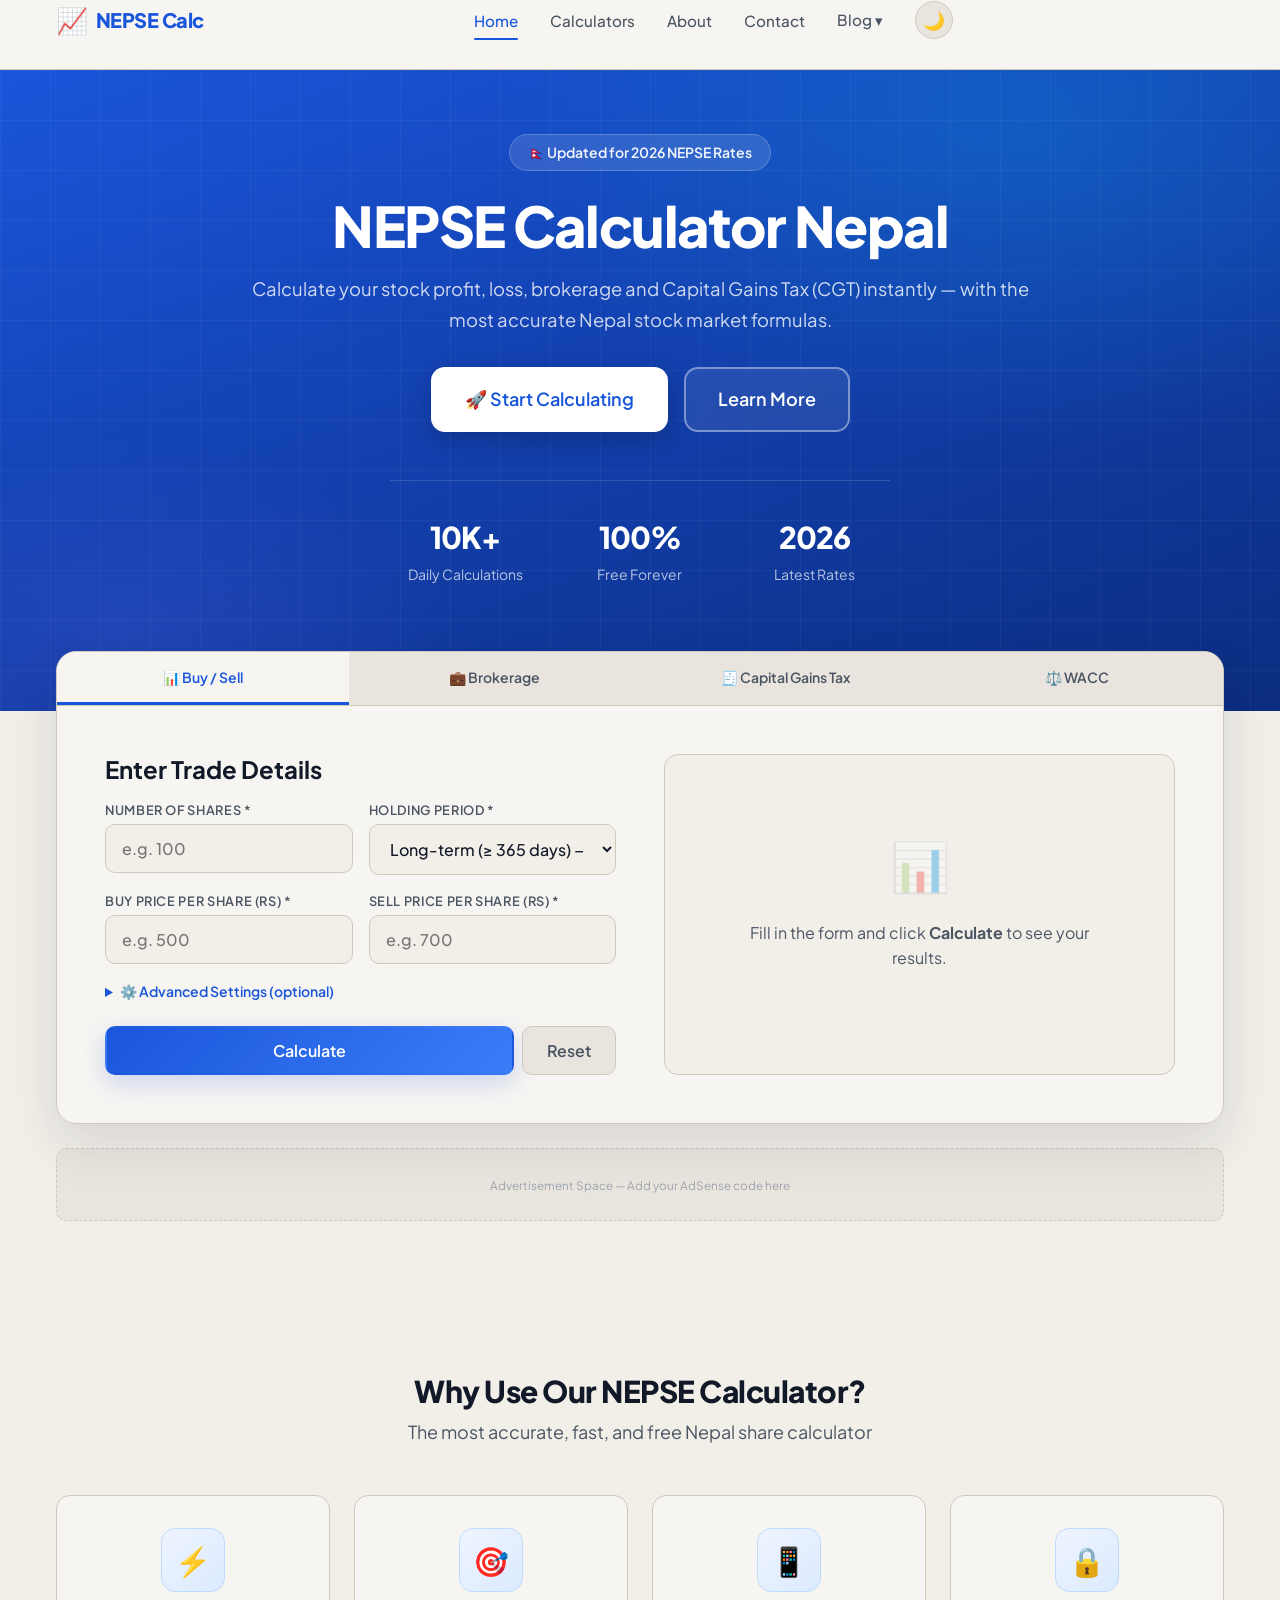
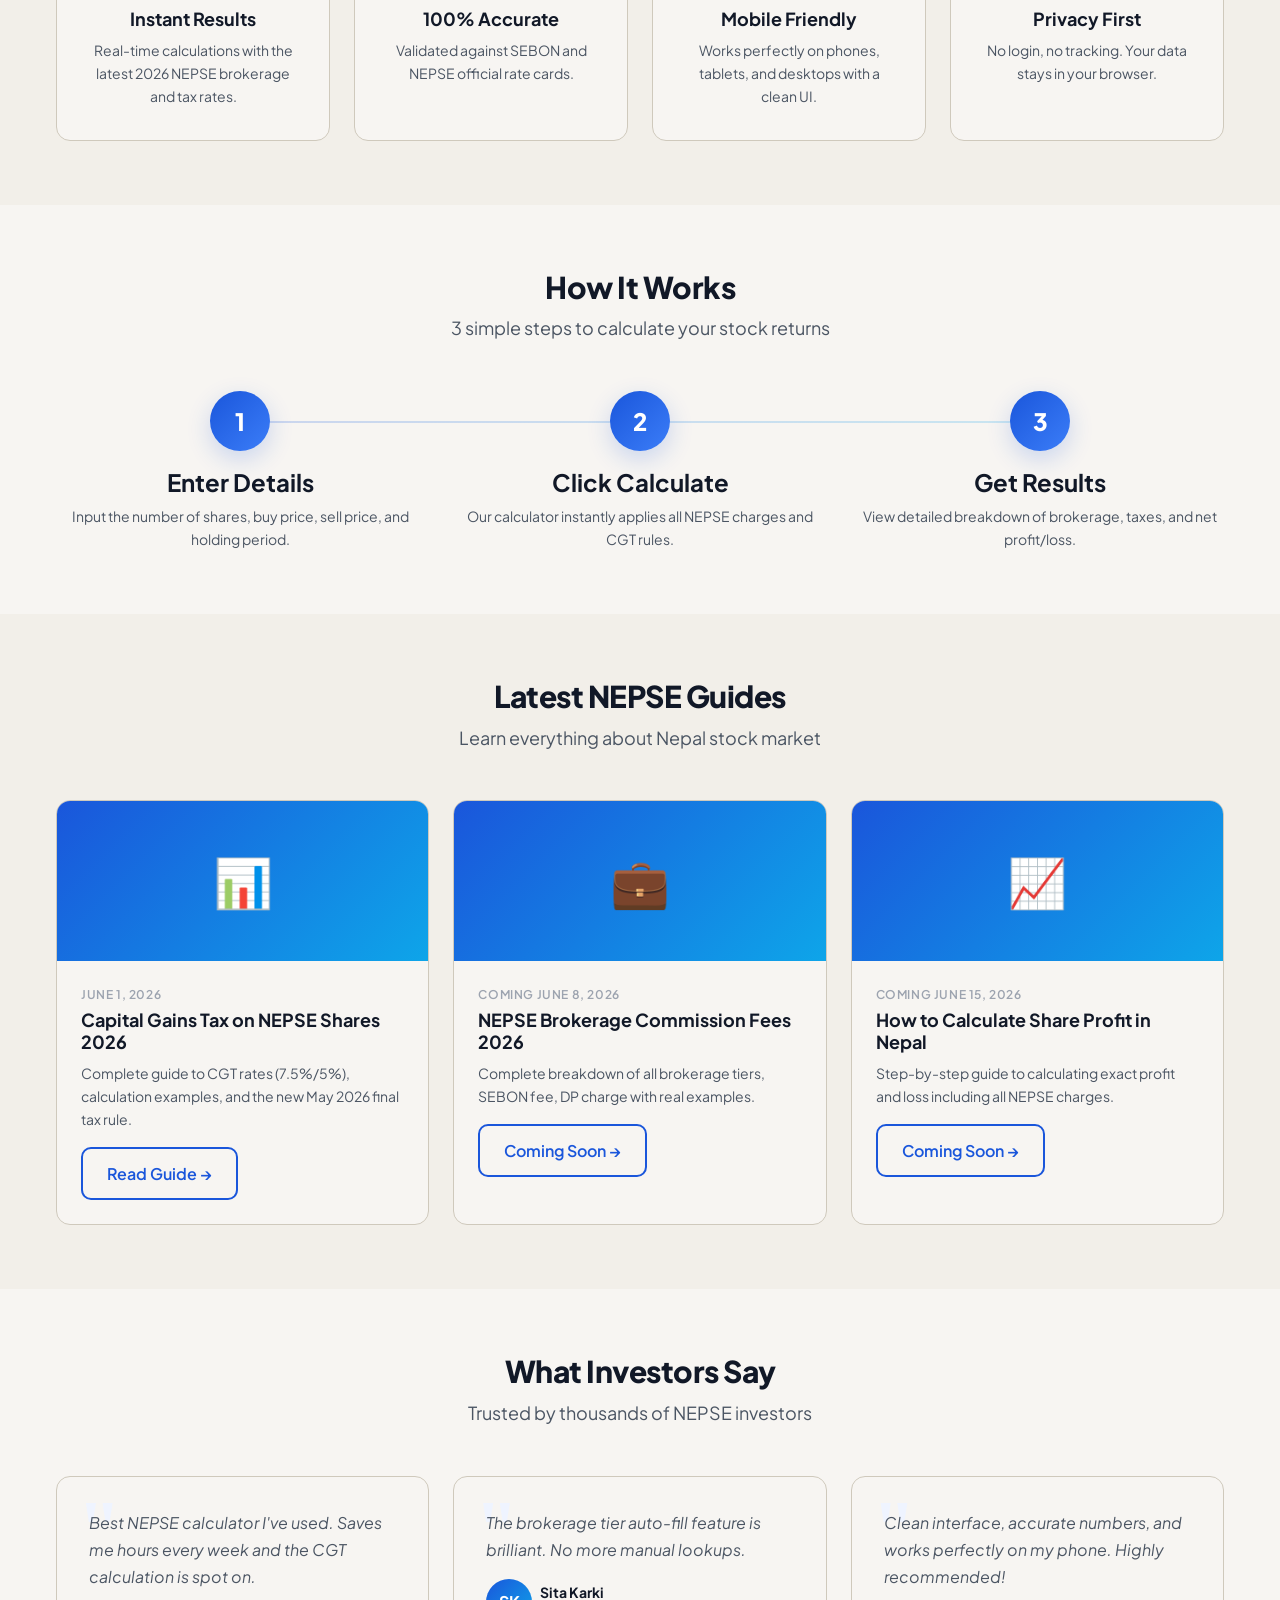
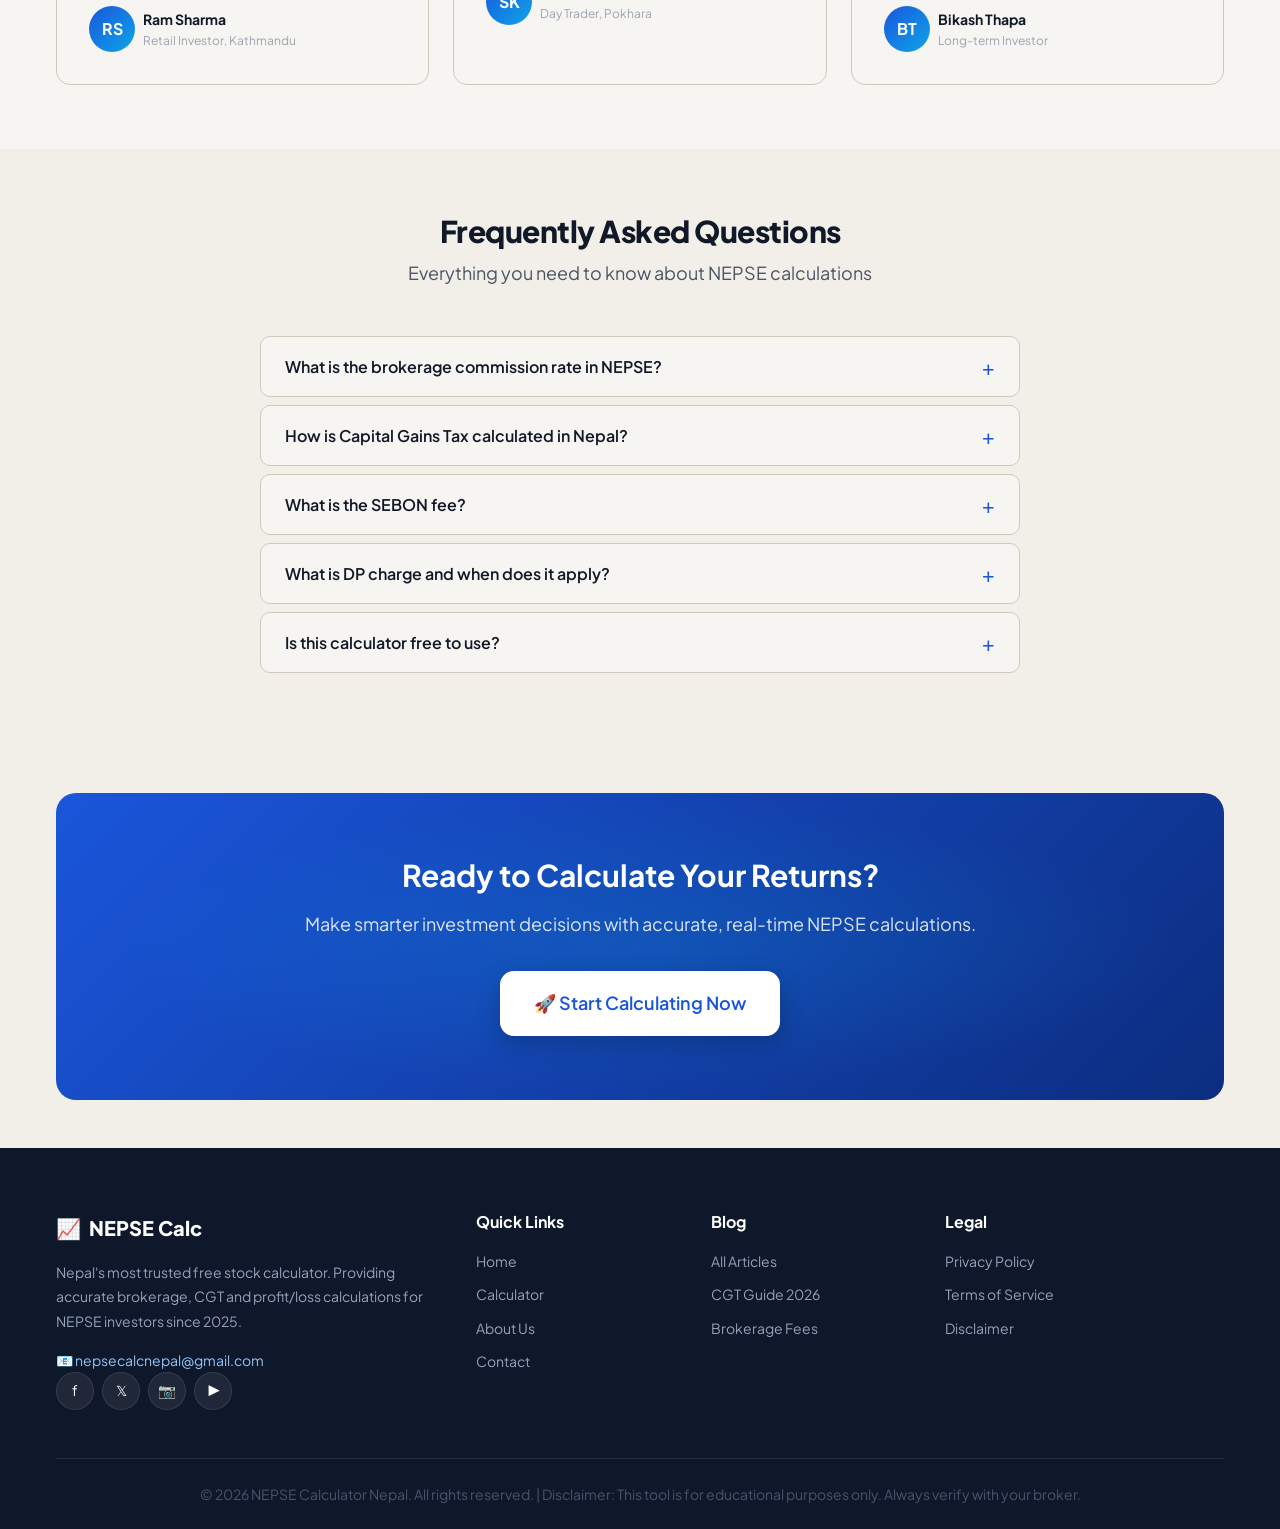
==== commit 0add6652: "Fix navbar blog links and update to 2026" ====
--- a/index.html
+++ b/index.html
@@ -1,26 +1,34 @@
 <!DOCTYPE html>
 <html lang="en">
 <head>
+  <!-- Google tag (gtag.js) -->
+  <script async src="https://www.googletagmanager.com/gtag/js?id=G-J6LPBHVBZK"></script>
+  <script>
+    window.dataLayer = window.dataLayer || [];
+    function gtag(){dataLayer.push(arguments);}
+    gtag('js', new Date());
+    gtag('config', 'G-J6LPBHVBZK');
+  </script>
   <meta charset="UTF-8">
-  <meta name="google-site-verification" content="xxxxxxxxxxxxxxx">
+  <meta name="google-site-verification" content="PR0gJwSMaujq0iDI5pF0Q4MyAzaLedgjB8qfHFg0N1Q" />
   <meta name="viewport" content="width=device-width, initial-scale=1.0">
   <meta http-equiv="X-Content-Type-Options" content="nosniff">
   <meta http-equiv="X-Frame-Options" content="DENY">
   <meta http-equiv="Referrer-Policy" content="strict-origin-when-cross-origin">
 
   <!-- ===== SEO META ===== -->
-  <title>NEPSE Calculator Nepal 2025 - Stock Profit, Loss & Brokerage Tool</title>
-  <meta name="description" content="Free NEPSE share calculator for Nepal stock market. Calculate stock profit/loss, brokerage commission, SEBON fee, DP charge, and Capital Gains Tax (CGT) instantly with 2025 updated rates.">
-  <meta name="keywords" content="NEPSE calculator, Nepal stock calculator, share calculator Nepal, NEPSE brokerage, capital gains tax Nepal, NEPSE profit loss, stock calculator 2025">
+  <title>NEPSE Calculator Nepal 2026 - Stock Profit, Loss & Brokerage Tool</title>
+  <meta name="description" content="Free NEPSE share calculator for Nepal stock market. Calculate stock profit/loss, brokerage commission, SEBON fee, DP charge, and Capital Gains Tax (CGT) instantly with 2026 updated rates.">
+  <meta name="keywords" content="NEPSE calculator, Nepal stock calculator, share calculator Nepal, NEPSE brokerage, capital gains tax Nepal, NEPSE profit loss, stock calculator 2026">
   <meta name="author" content="NEPSE Calculator Nepal">
-  <link rel="canonical" href="https://your-domain.com/">
+  <link rel="canonical" href="https://nepse-calculator-nepal.netlify.app/">
 
   <!-- ===== OPEN GRAPH ===== -->
-  <meta property="og:title" content="NEPSE Calculator Nepal 2025">
-  <meta property="og:description" content="Calculate your NEPSE stock profit, brokerage and CGT instantly.">
+  <meta property="og:title" content="NEPSE Calculator Nepal 2026">
+  <meta property="og:description" content="Calculate your NEPSE stock profit, brokerage and CGT instantly. Free, accurate, updated 2026 rates.">
   <meta property="og:type" content="website">
-  <meta property="og:url" content="https://your-domain.com/">
-  <meta property="og:image" content="https://your-domain.com/images/og-image.jpg">
+  <meta property="og:url" content="https://nepse-calculator-nepal.netlify.app/">
+  <meta property="og:image" content="https://nepse-calculator-nepal.netlify.app/images/og-image.jpg">
   <meta name="twitter:card" content="summary_large_image">
 
   <!-- ===== FAVICON ===== -->
@@ -35,7 +43,7 @@
     "applicationCategory": "FinanceApplication",
     "operatingSystem": "Any",
     "offers": { "@type": "Offer", "price": "0", "priceCurrency": "NPR" },
-    "description": "Free online NEPSE share calculator for Nepal stock market with 2025 updated rates."
+    "description": "Free online NEPSE share calculator for Nepal stock market with 2026 updated rates."
   }
   </script>
 
@@ -69,9 +77,9 @@
           <li class="navbar__dropdown">
             <button class="navbar__dropdown-toggle">Blog ▾</button>
             <div class="navbar__dropdown-menu">
-              <a href="#news" rel="noopener noreferrer">Latest News</a>
-              <a href="pages/about.html" rel="noopener noreferrer">Market Guides</a>
-              <a href="pages/about.html" rel="noopener noreferrer">Investment Tips</a>
+              <a href="pages/blog/index.html">All Articles</a>
+              <a href="pages/blog/capital-gains-tax-nepal-2026.html">CGT Guide 2026</a>
+              <a href="pages/blog/nepse-brokerage-fees-2026.html">Brokerage Fees</a>
             </div>
           </li>
           <li>
@@ -112,7 +120,7 @@
               <span class="hero__stat-label">Free Forever</span>
             </div>
             <div>
-              <span class="hero__stat-num">2025</span>
+              <span class="hero__stat-num">2026</span>
               <span class="hero__stat-label">Latest Rates</span>
             </div>
           </div>
@@ -222,9 +230,9 @@
                   <button type="submit" class="btn btn--primary btn--block">Calculate</button>
                 </div>
                 <div style="margin-top:1.5rem; padding:1rem; background:var(--color-bg-alt); border-radius:8px; font-size:0.875rem;">
-                  <strong>NEPSE Brokerage Tiers (2025):</strong>
+                  <strong>NEPSE Brokerage Tiers (2026):</strong>
                   <ul style="margin-top:0.5rem; padding-left:1.2rem; color:var(--color-text-muted);">
-                    <li>≤ Rs 50,000 → 0.36%</li>
+                    <li>≤ Rs 50,000 → 0.36% (min Rs 10)</li>
                     <li>Rs 50,001 – 5,00,000 → 0.33%</li>
                     <li>Rs 5,00,001 – 20,00,000 → 0.31%</li>
                     <li>Rs 20,00,001 – 1 Crore → 0.27%</li>
@@ -329,7 +337,7 @@
           <div class="feature-card">
             <div class="feature-card__icon">⚡</div>
             <h3 class="feature-card__title">Instant Results</h3>
-            <p class="feature-card__desc">Real-time calculations with the latest 2025 NEPSE brokerage and tax rates.</p>
+            <p class="feature-card__desc">Real-time calculations with the latest 2026 NEPSE brokerage and tax rates.</p>
           </div>
           <div class="feature-card">
             <div class="feature-card__icon">🎯</div>
@@ -375,37 +383,37 @@
       </div>
     </section>
 
-    <!-- ====================== NEWS ====================== -->
-    <section id="news" class="section">
+    <!-- ====================== BLOG SECTION ====================== -->
+    <section class="section">
       <div class="container">
-        <h2 class="section-title">Latest NEPSE News</h2>
-        <p class="section-subtitle">Stay updated with the Nepal stock market</p>
+        <h2 class="section-title">Latest NEPSE Guides</h2>
+        <p class="section-subtitle">Learn everything about Nepal stock market</p>
         <div class="news-grid">
+          <article class="news-card">
+            <div class="news-card__image">📊</div>
+            <div class="news-card__body">
+              <div class="news-card__date">June 1, 2026</div>
+              <h3 class="news-card__title">Capital Gains Tax on NEPSE Shares 2026</h3>
+              <p class="news-card__excerpt">Complete guide to CGT rates (7.5%/5%), calculation examples, and the new May 2026 final tax rule.</p>
+              <a href="pages/blog/capital-gains-tax-nepal-2026.html" class="btn btn--secondary">Read Guide →</a>
+            </div>
+          </article>
+          <article class="news-card">
+            <div class="news-card__image">💼</div>
+            <div class="news-card__body">
+              <div class="news-card__date">Coming June 8, 2026</div>
+              <h3 class="news-card__title">NEPSE Brokerage Commission Fees 2026</h3>
+              <p class="news-card__excerpt">Complete breakdown of all brokerage tiers, SEBON fee, DP charge with real examples.</p>
+              <a href="pages/blog/index.html" class="btn btn--secondary">Coming Soon →</a>
+            </div>
+          </article>
           <article class="news-card">
             <div class="news-card__image">📈</div>
             <div class="news-card__body">
-              <div class="news-card__date">May 30, 2025</div>
-              <h3 class="news-card__title">NEPSE Index Crosses 2,500 Points</h3>
-              <p class="news-card__excerpt">The Nepal Stock Exchange closed at a new high amid strong banking sector performance.</p>
-              <a href="#" class="btn btn--secondary" rel="noopener noreferrer">Read More</a>
-            </div>
-          </article>
-          <article class="news-card">
-            <div class="news-card__image">🏦</div>
-            <div class="news-card__body">
-              <div class="news-card__date">May 28, 2025</div>
-              <h3 class="news-card__title">SEBON Updates Brokerage Rates</h3>
-              <p class="news-card__excerpt">New tiered brokerage commission structure effective from this fiscal year.</p>
-              <a href="#" class="btn btn--secondary" rel="noopener noreferrer">Read More</a>
-            </div>
-          </article>
-          <article class="news-card">
-            <div class="news-card__image">💰</div>
-            <div class="news-card__body">
-              <div class="news-card__date">May 25, 2025</div>
-              <h3 class="news-card__title">CGT Rules Explained for 2025</h3>
-              <p class="news-card__excerpt">A complete guide to capital gains tax for individual and institutional investors.</p>
-              <a href="#" class="btn btn--secondary" rel="noopener noreferrer">Read More</a>
+              <div class="news-card__date">Coming June 15, 2026</div>
+              <h3 class="news-card__title">How to Calculate Share Profit in Nepal</h3>
+              <p class="news-card__excerpt">Step-by-step guide to calculating exact profit and loss including all NEPSE charges.</p>
+              <a href="pages/blog/index.html" class="btn btn--secondary">Coming Soon →</a>
             </div>
           </article>
         </div>
@@ -464,7 +472,7 @@
               <span class="faq__icon">+</span>
             </button>
             <div class="faq__answer">
-              <p>NEPSE uses a tiered brokerage system: 0.36% for amounts up to Rs 50,000, 0.33% up to Rs 5,00,000, 0.31% up to Rs 20,00,000, 0.27% up to Rs 1 Crore, and 0.24% above Rs 1 Crore.</p>
+              <p>NEPSE uses a tiered brokerage system: 0.36% for amounts up to Rs 50,000, 0.33% up to Rs 5,00,000, 0.31% up to Rs 20,00,000, 0.27% up to Rs 1 Crore, and 0.24% above Rs 1 Crore. Minimum brokerage is Rs 10.</p>
             </div>
           </div>
           <div class="faq__item">
@@ -473,7 +481,7 @@
               <span class="faq__icon">+</span>
             </button>
             <div class="faq__answer">
-              <p>For individuals: 7.5% on short-term gains (held less than 365 days) and 5% on long-term gains (held 365 days or more). Institutions pay 10% flat on all gains. CGT only applies on profit, not on losses.</p>
+              <p>For individuals: 7.5% on short-term gains (held less than 365 days) and 5% on long-term gains (held 365 days or more). Institutions pay 10% flat on all gains. CGT only applies on profit, not on losses. Since May 2026, CGT is a final tax — no need to declare in income tax.</p>
             </div>
           </div>
           <div class="faq__item">
@@ -527,6 +535,9 @@
           </div>
           <p class="footer__about">
             Nepal's most trusted free stock calculator. Providing accurate brokerage, CGT and profit/loss calculations for NEPSE investors since 2025.
+          </p>
+          <p style="font-size:0.875rem; color:#94a3b8; margin-top:0.5rem;">
+            📧 <a href="mailto:nepsecalcnepal@gmail.com" style="color:#93c5fd;">nepsecalcnepal@gmail.com</a>
           </p>
           <div class="footer__social">
             <a href="#" aria-label="Facebook" rel="noopener noreferrer">f</a>
@@ -545,6 +556,14 @@
           </ul>
         </div>
         <div>
+          <h4 class="footer__title">Blog</h4>
+          <ul class="footer__links">
+            <li><a href="pages/blog/index.html">All Articles</a></li>
+            <li><a href="pages/blog/capital-gains-tax-nepal-2026.html">CGT Guide 2026</a></li>
+            <li><a href="pages/blog/nepse-brokerage-fees-2026.html">Brokerage Fees</a></li>
+          </ul>
+        </div>
+        <div>
           <h4 class="footer__title">Legal</h4>
           <ul class="footer__links">
             <li><a href="pages/privacy-policy.html">Privacy Policy</a></li>
@@ -552,17 +571,9 @@
             <li><a href="#news">Disclaimer</a></li>
           </ul>
         </div>
-        <div>
-          <h4 class="footer__title">Newsletter</h4>
-          <p style="font-size:0.875rem; margin-bottom:0.75rem;">Get NEPSE updates in your inbox.</p>
-          <form id="newsletter-form" class="footer__newsletter" novalidate>
-            <input type="email" placeholder="your@email.com" required maxlength="254">
-            <button type="submit" class="btn btn--primary btn--block">Subscribe</button>
-          </form>
-        </div>
       </div>
       <div class="footer__bottom">
-        © <span id="current-year">2025</span> NEPSE Calculator Nepal. All rights reserved. |
+        © <span id="current-year">2026</span> NEPSE Calculator Nepal. All rights reserved. |
         Disclaimer: This tool is for educational purposes only. Always verify with your broker.
       </div>
     </div>
@@ -575,21 +586,17 @@
 
   <!-- Mobile theme toggle + clickjacking protection -->
   <script>
-    // Prevent clickjacking
     if (window.self !== window.top) {
       window.top.location = window.self.location;
     }
-
     (function() {
       const mobileBtn  = document.getElementById('theme-toggle-mobile');
       const desktopBtn = document.getElementById('theme-toggle-desktop');
-
       function syncToggles(isDark) {
         const icon = isDark ? '☀️' : '🌙';
         if (mobileBtn)  mobileBtn.textContent  = icon;
         if (desktopBtn) desktopBtn.textContent = icon;
       }
-
       function handleResize() {
         if (mobileBtn) {
           mobileBtn.style.display = window.innerWidth < 768 ? 'flex' : 'none';
@@ -597,7 +604,6 @@
       }
       handleResize();
       window.addEventListener('resize', handleResize);
-
       if (mobileBtn) {
         mobileBtn.addEventListener('click', function() {
           document.documentElement.classList.toggle('dark');
@@ -606,7 +612,6 @@
           try { localStorage.setItem('theme', isDark ? 'dark' : 'light'); } catch(e) {}
         });
       }
-
       try {
         const saved = localStorage.getItem('theme');
         if (saved === 'dark') {
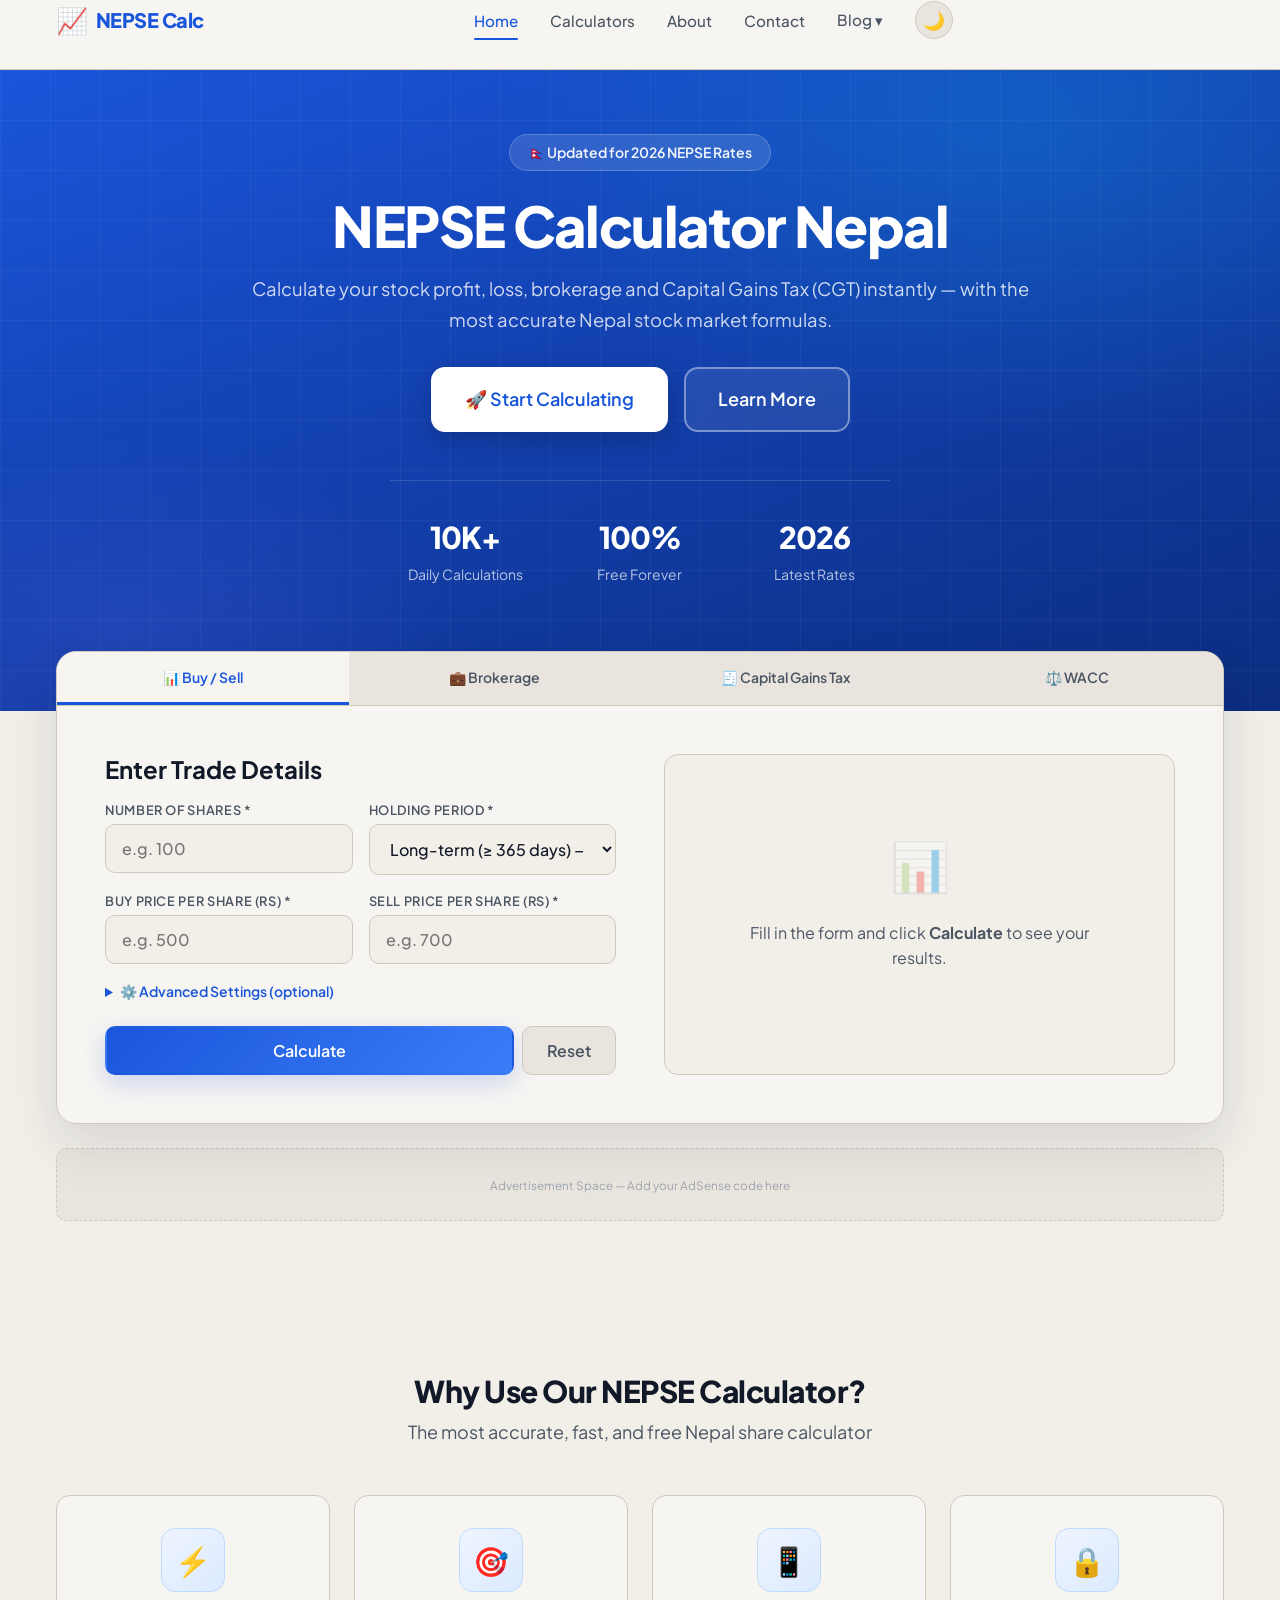
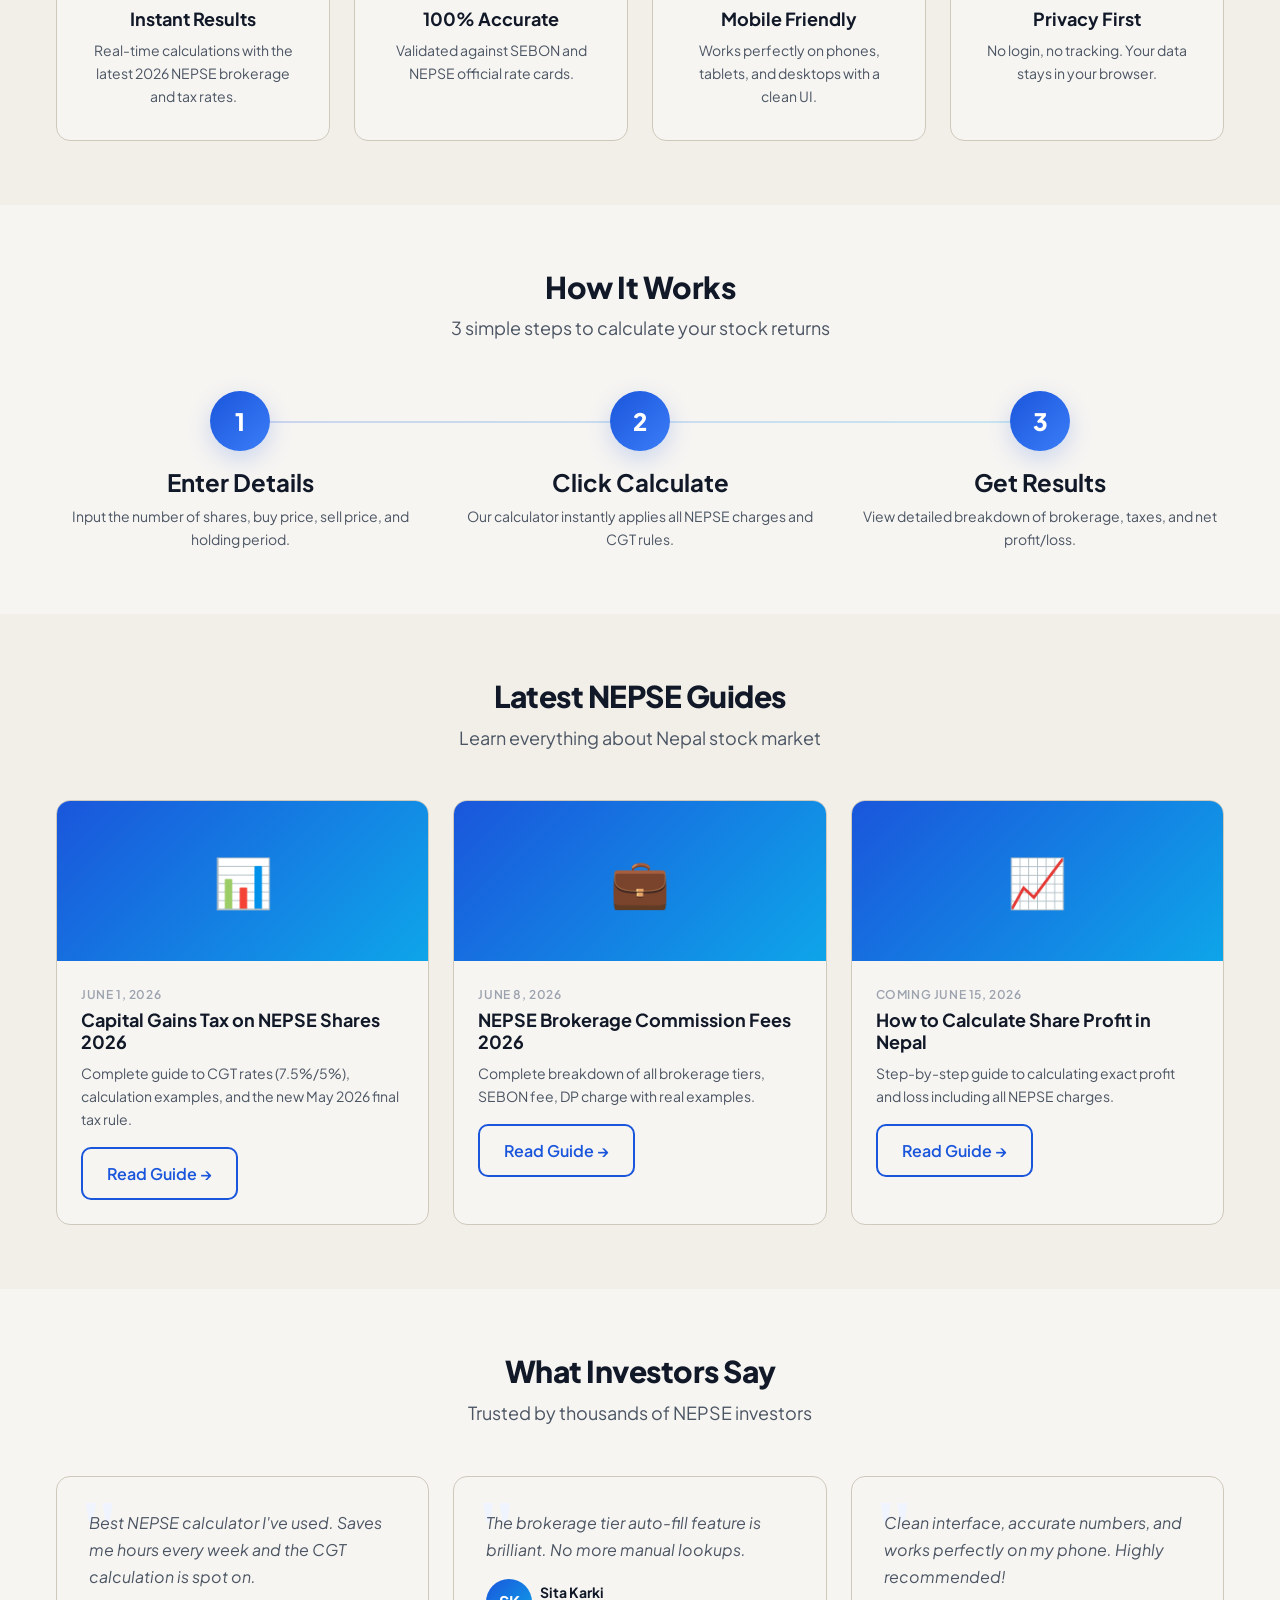
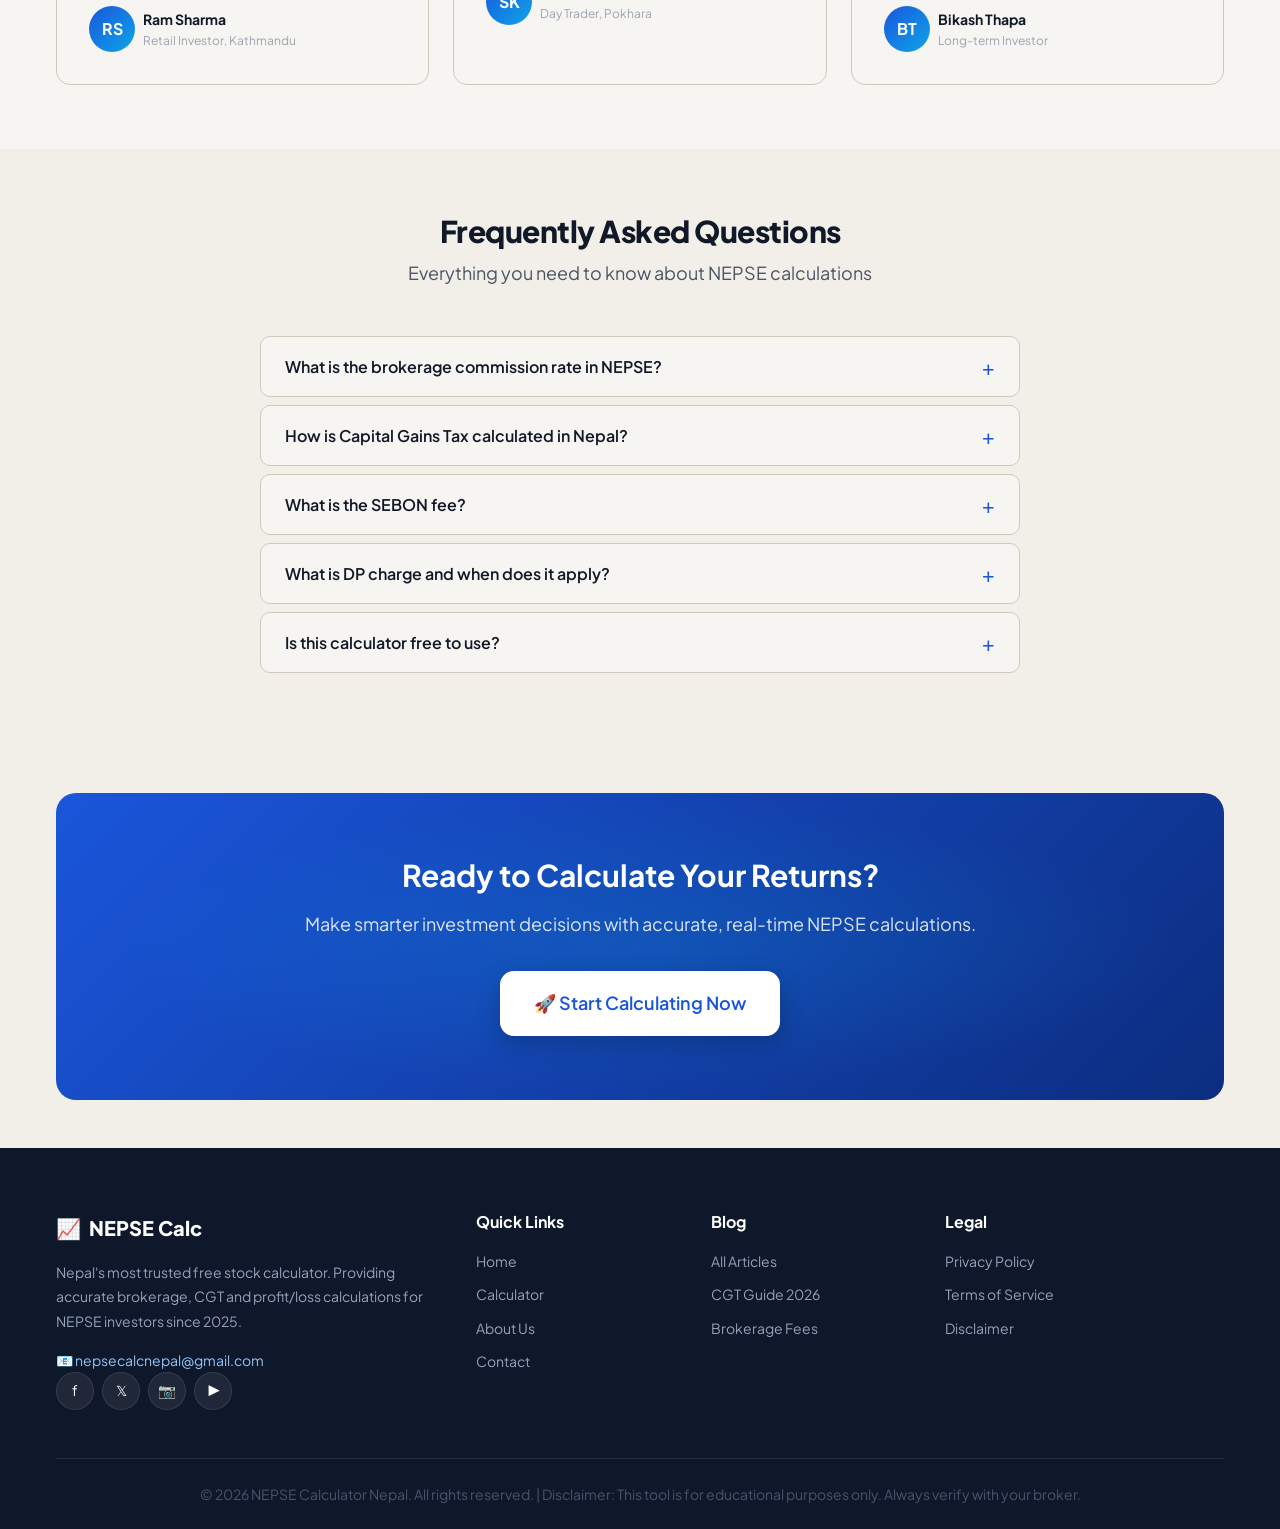
==== commit cf5272a4: "Add blog post 2 - NEPSE Brokerage Fees 2026" ====
--- a/index.html
+++ b/index.html
@@ -401,10 +401,10 @@
           <article class="news-card">
             <div class="news-card__image">💼</div>
             <div class="news-card__body">
-              <div class="news-card__date">Coming June 8, 2026</div>
+              <div class="news-card__date">June 8, 2026</div>
               <h3 class="news-card__title">NEPSE Brokerage Commission Fees 2026</h3>
               <p class="news-card__excerpt">Complete breakdown of all brokerage tiers, SEBON fee, DP charge with real examples.</p>
-              <a href="pages/blog/index.html" class="btn btn--secondary">Coming Soon →</a>
+             <a href="pages/blog/nepse-brokerage-fees-2026.html" class="btn btn--secondary">Read Guide →</a>
             </div>
           </article>
           <article class="news-card">
@@ -413,7 +413,7 @@
               <div class="news-card__date">Coming June 15, 2026</div>
               <h3 class="news-card__title">How to Calculate Share Profit in Nepal</h3>
               <p class="news-card__excerpt">Step-by-step guide to calculating exact profit and loss including all NEPSE charges.</p>
-              <a href="pages/blog/index.html" class="btn btn--secondary">Coming Soon →</a>
+              <a href="pages/blog/nepse-brokerage-fees-2026.html" class="btn btn--secondary">Read Guide →</a>
             </div>
           </article>
         </div>
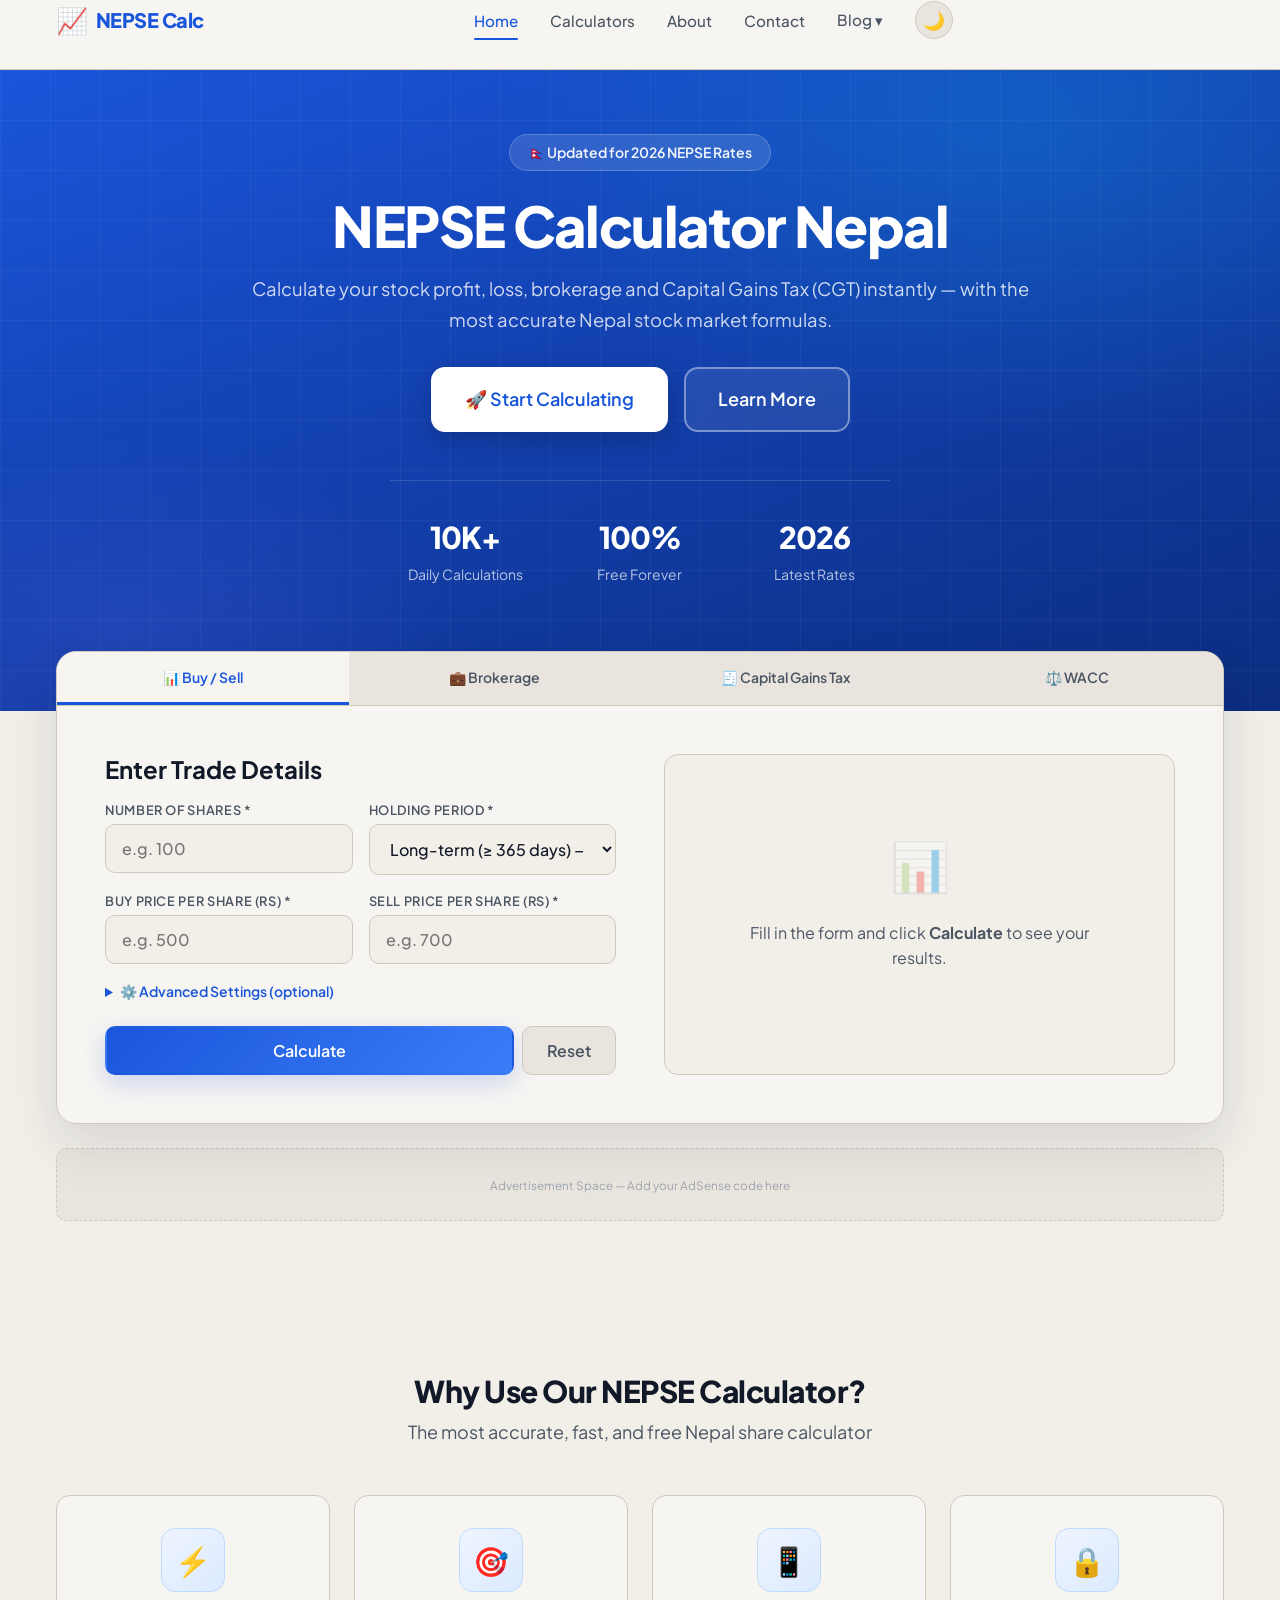
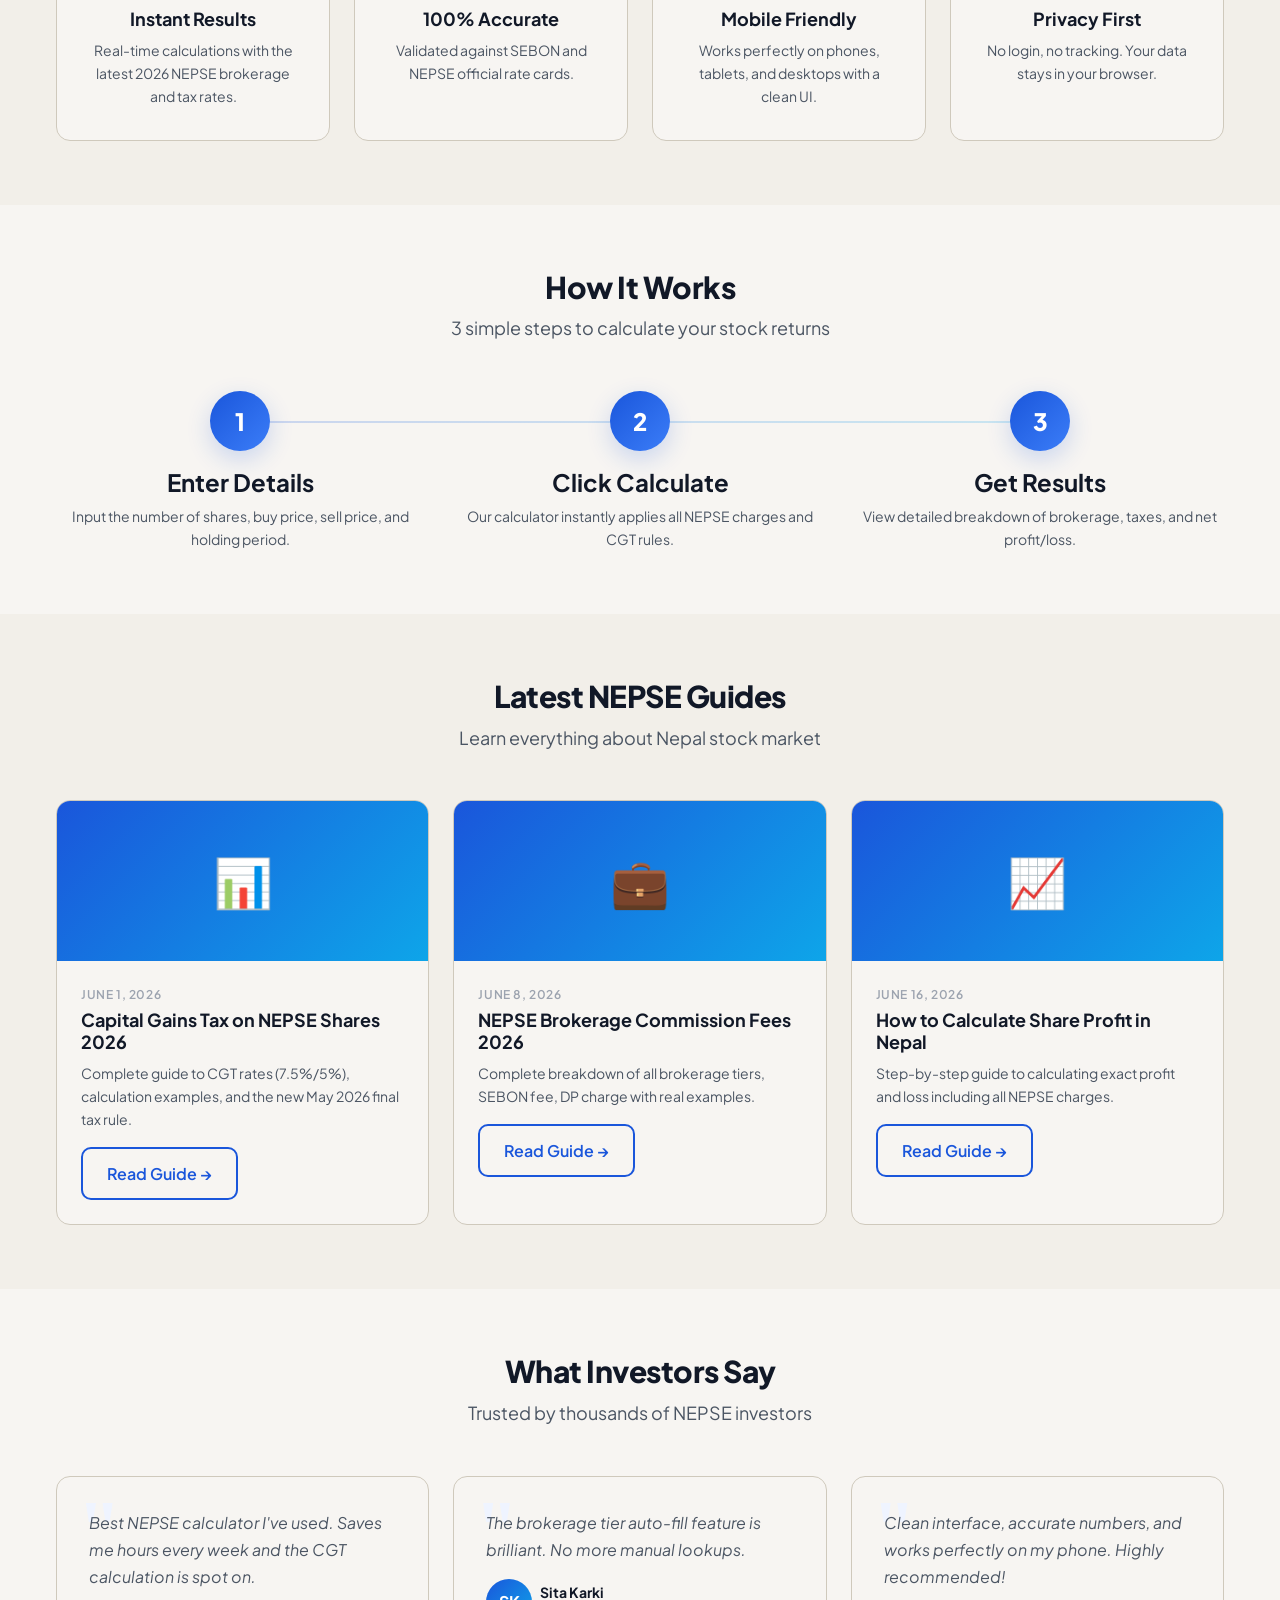
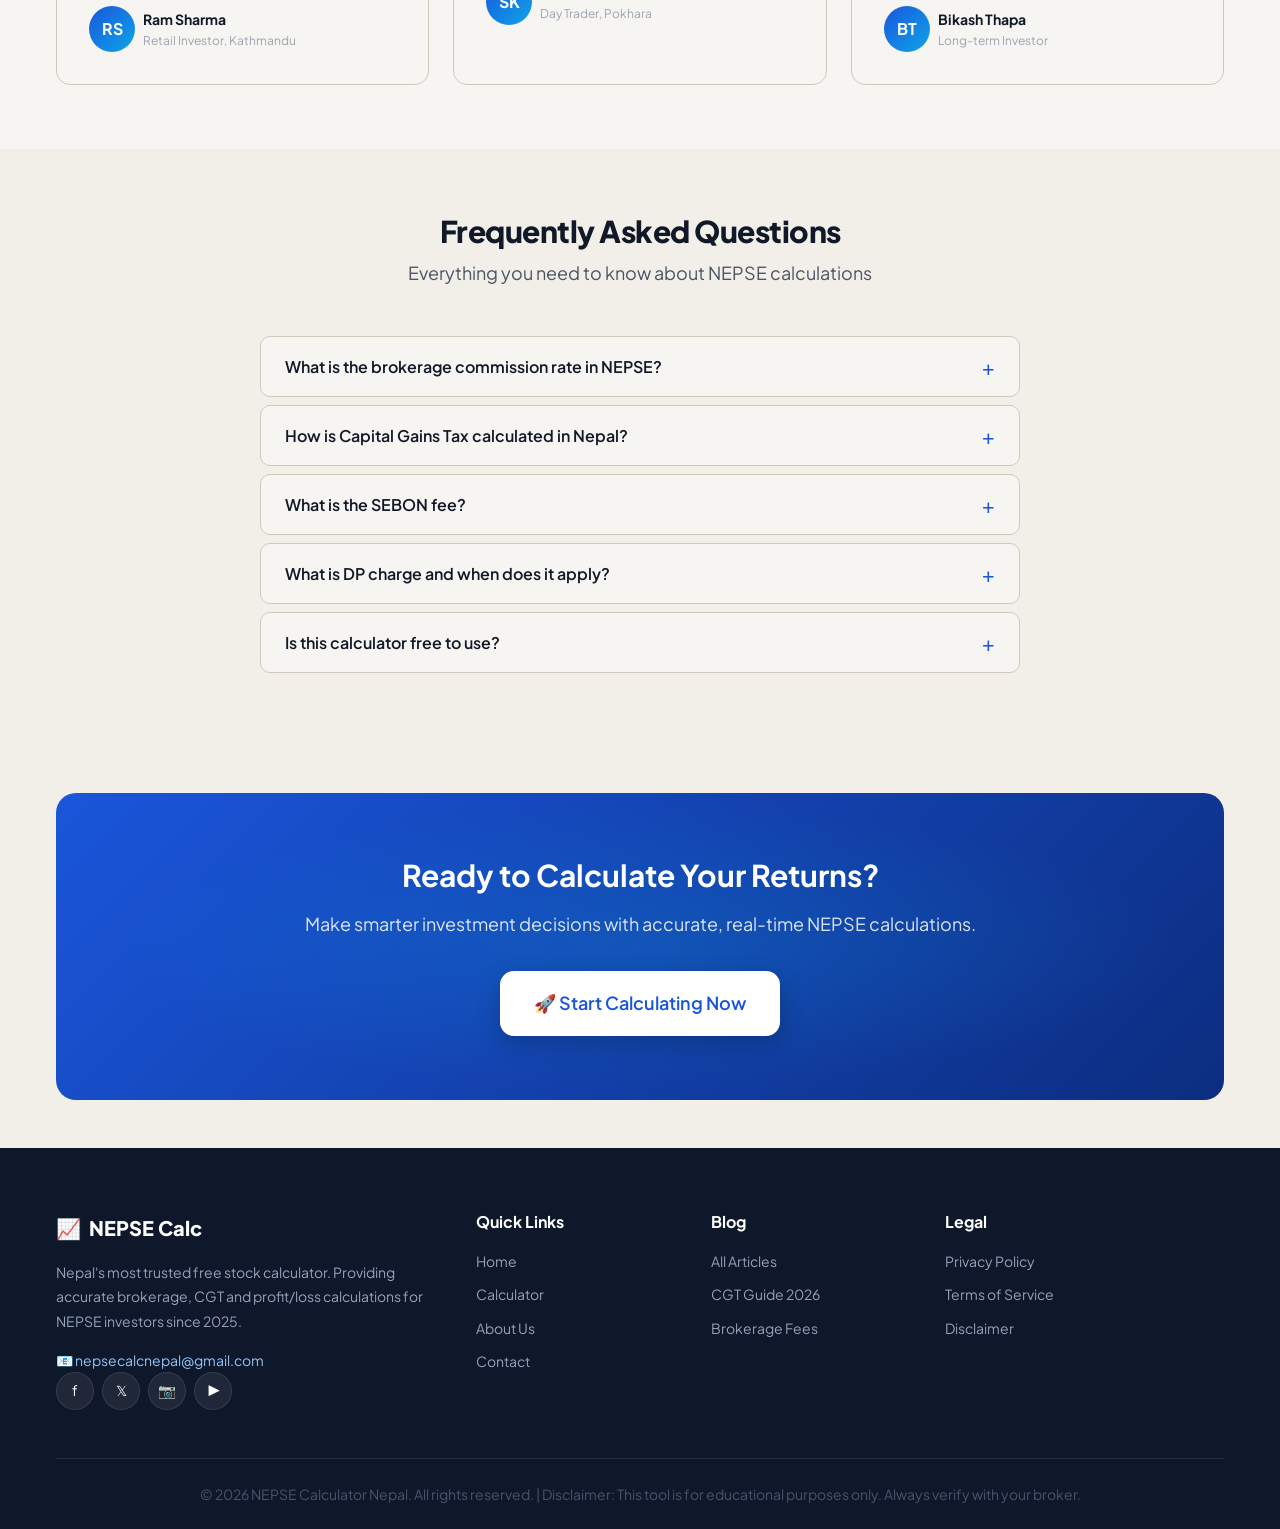
==== commit da6e8f17: "Add blog post 3 - How to Calculate Share Profit Nepal" ====
--- a/index.html
+++ b/index.html
@@ -410,10 +410,10 @@
           <article class="news-card">
             <div class="news-card__image">📈</div>
             <div class="news-card__body">
-              <div class="news-card__date">Coming June 15, 2026</div>
+              <div class="news-card__date">June 16, 2026</div>
               <h3 class="news-card__title">How to Calculate Share Profit in Nepal</h3>
               <p class="news-card__excerpt">Step-by-step guide to calculating exact profit and loss including all NEPSE charges.</p>
-              <a href="pages/blog/nepse-brokerage-fees-2026.html" class="btn btn--secondary">Read Guide →</a>
+              <a href="pages/blog/how-to-calculate-share-profit-nepal.html" class="btn btn--secondary">Read Guide →</a>
             </div>
           </article>
         </div>
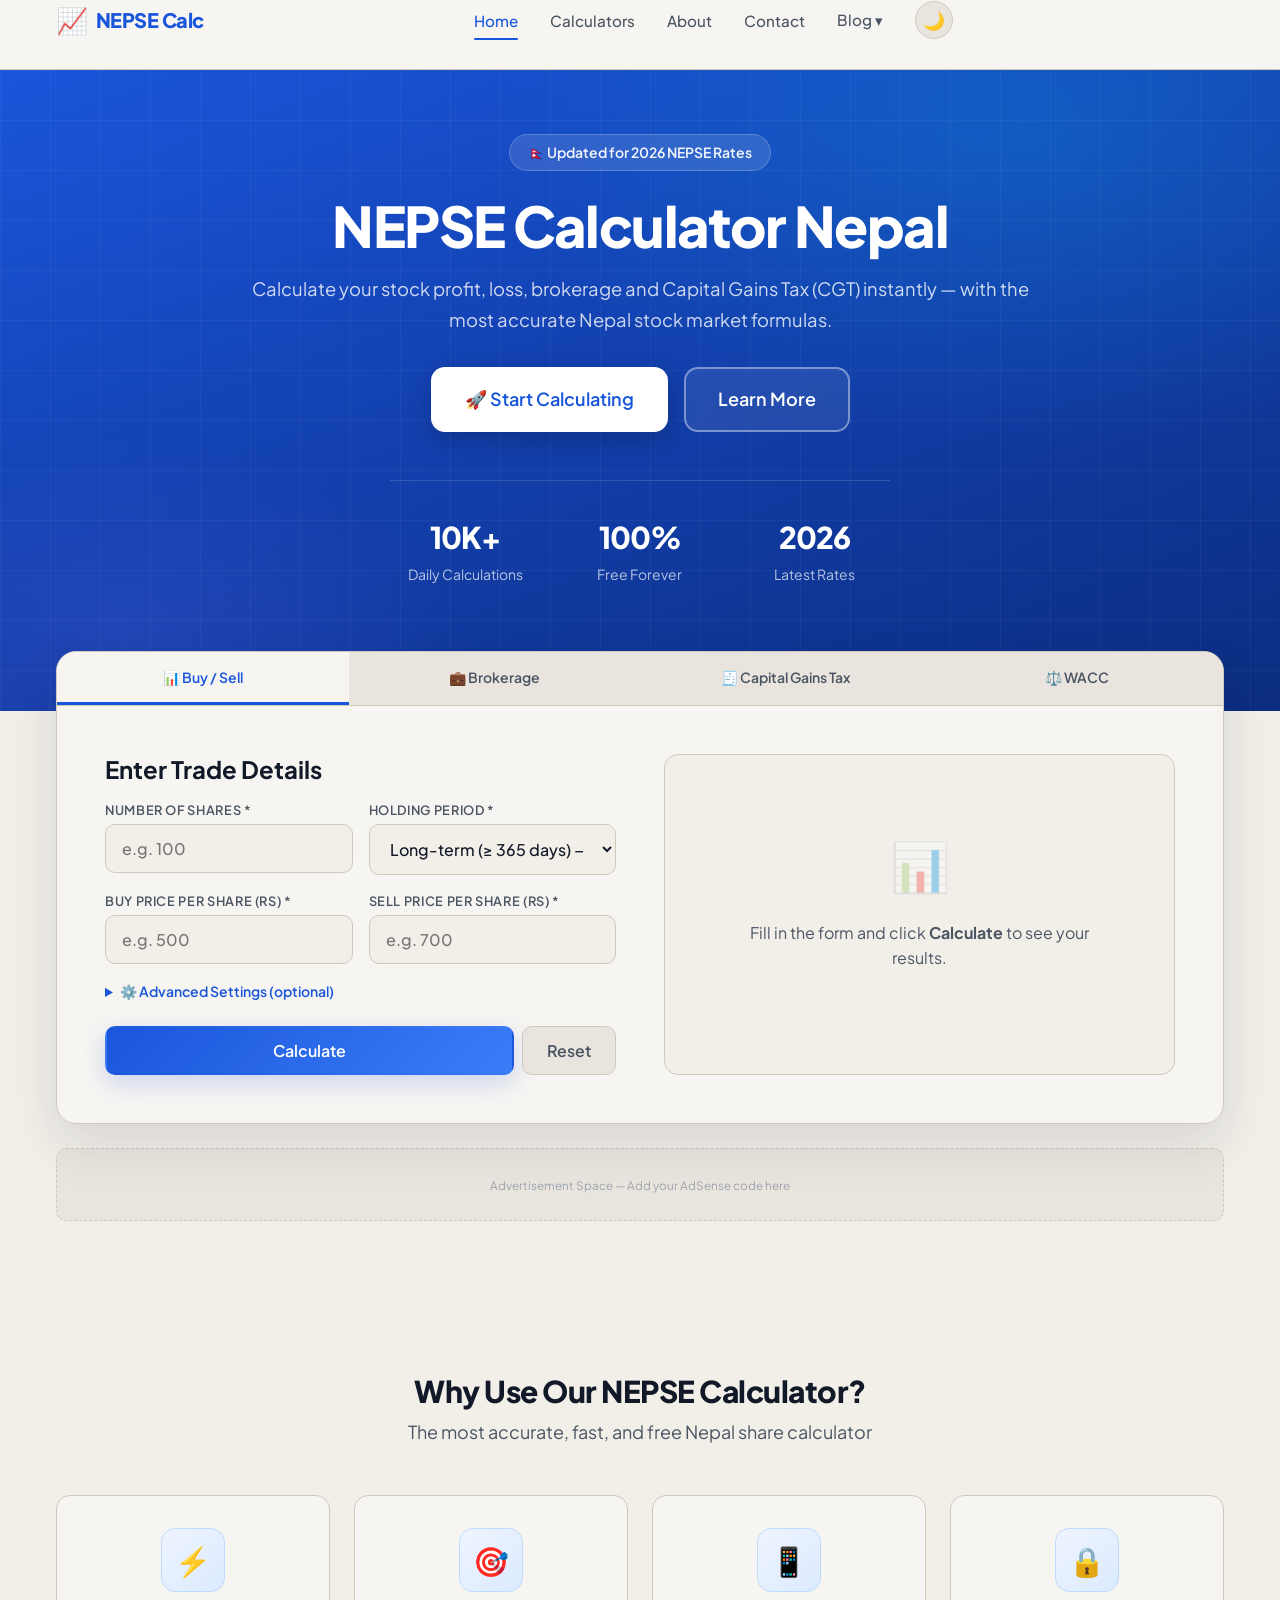
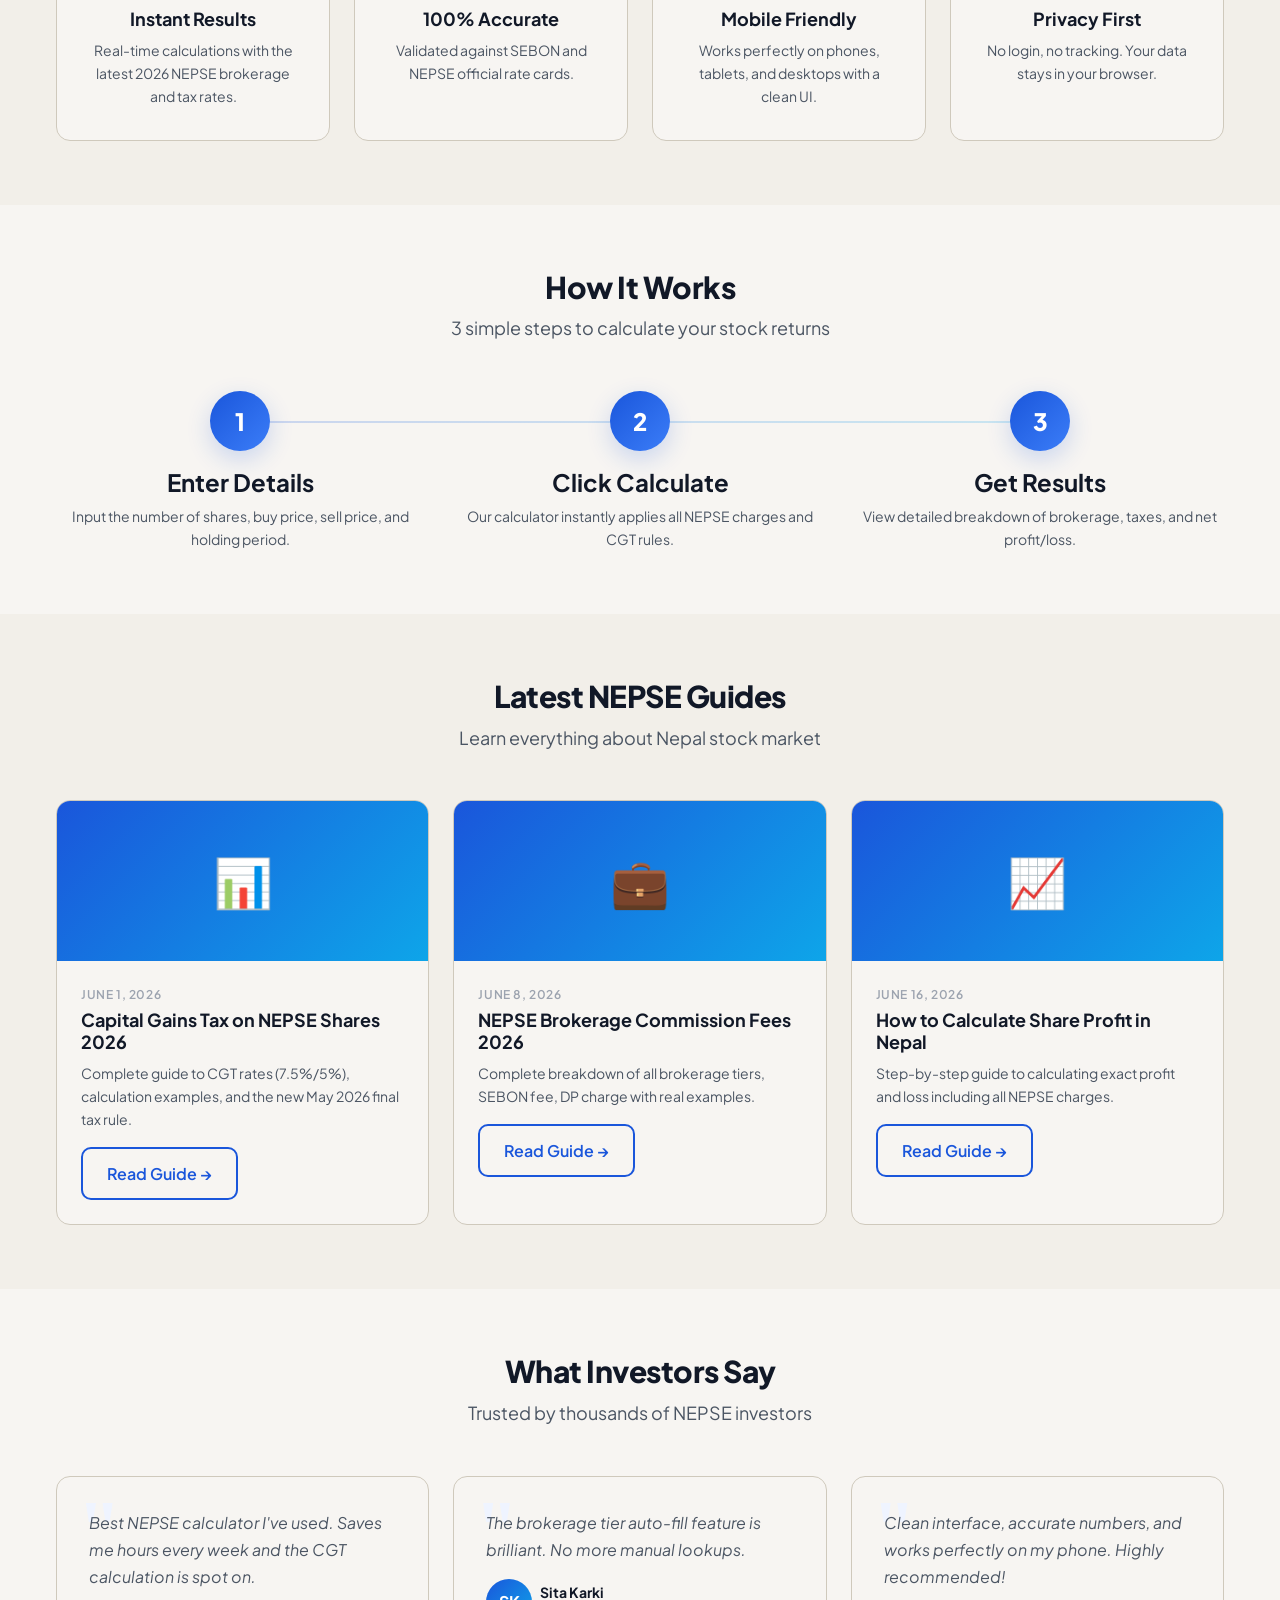
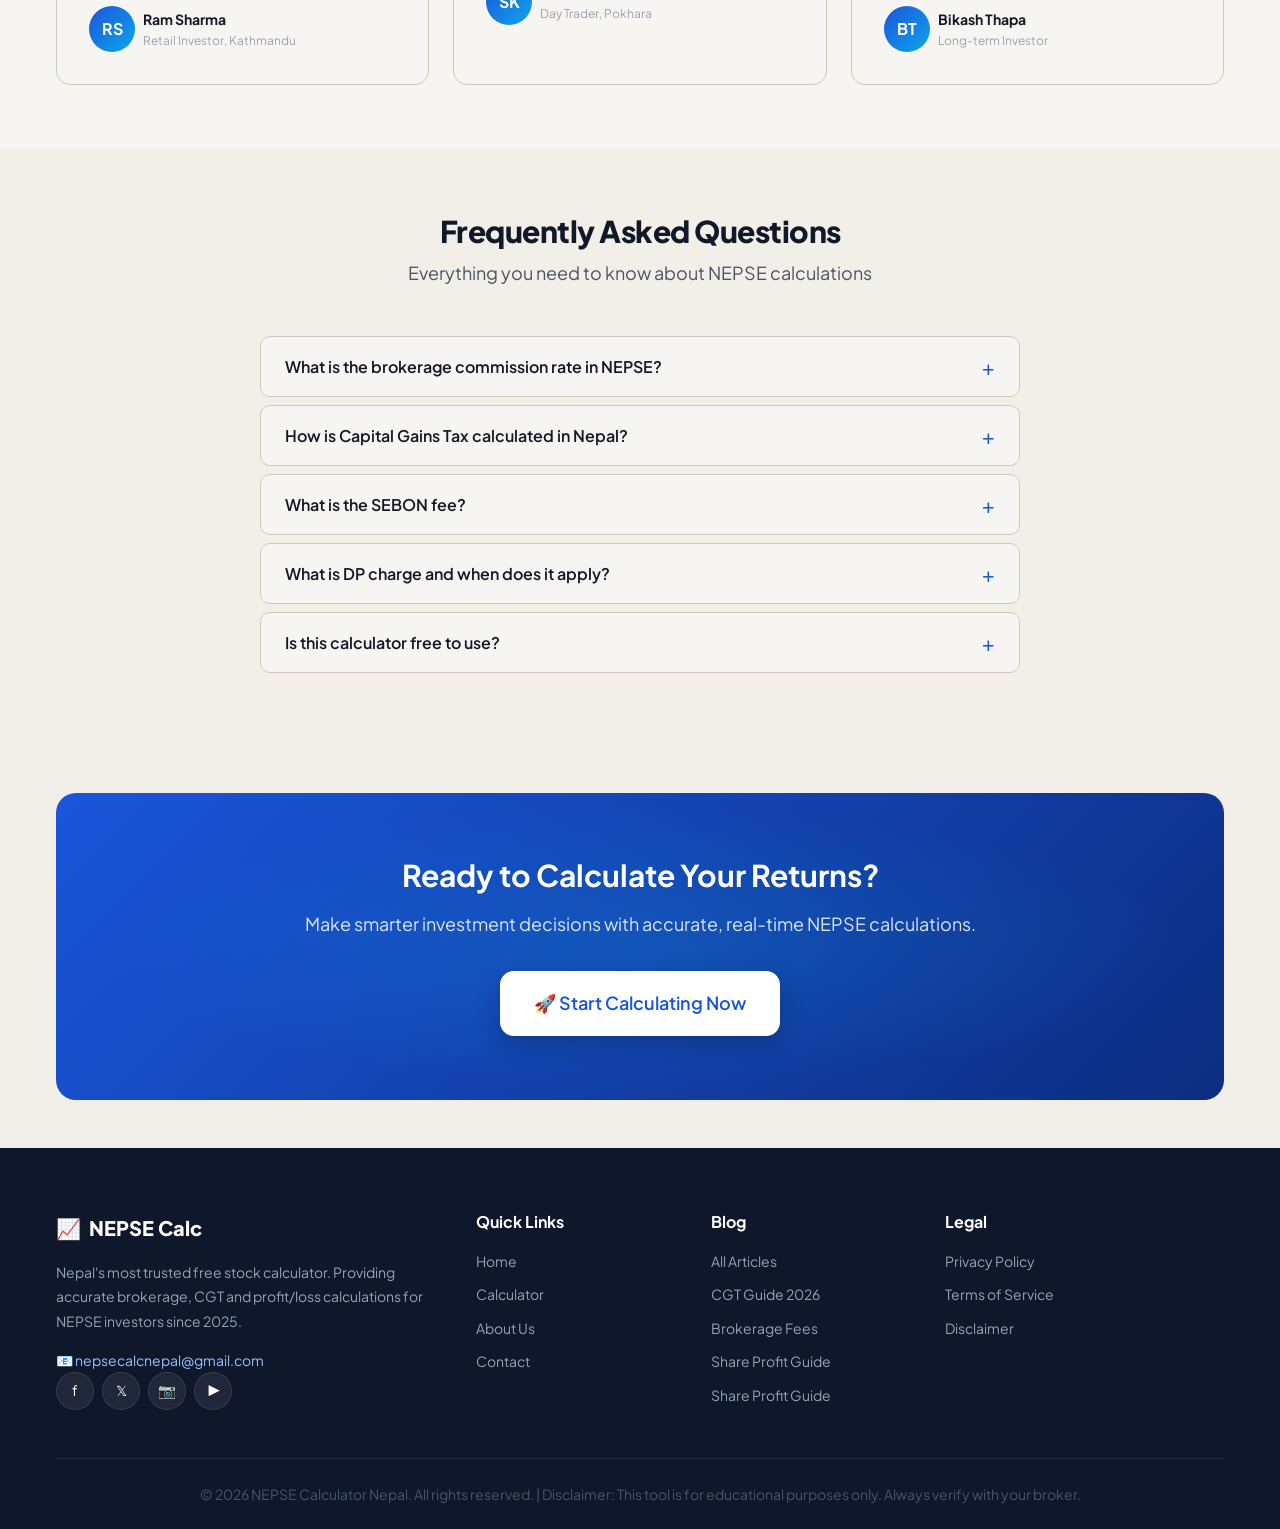
==== commit fbd635ce: "Add blog post 3 - Share Profit Guide" ====
--- a/index.html
+++ b/index.html
@@ -561,6 +561,8 @@
             <li><a href="pages/blog/index.html">All Articles</a></li>
             <li><a href="pages/blog/capital-gains-tax-nepal-2026.html">CGT Guide 2026</a></li>
             <li><a href="pages/blog/nepse-brokerage-fees-2026.html">Brokerage Fees</a></li>
+            <li><a href="pages/blog/how-to-calculate-share-profit-nepal.html">Share Profit Guide</a></li>
+            <a href="pages/blog/how-to-calculate-share-profit-nepal.html">Share Profit Guide</a>
           </ul>
         </div>
         <div>
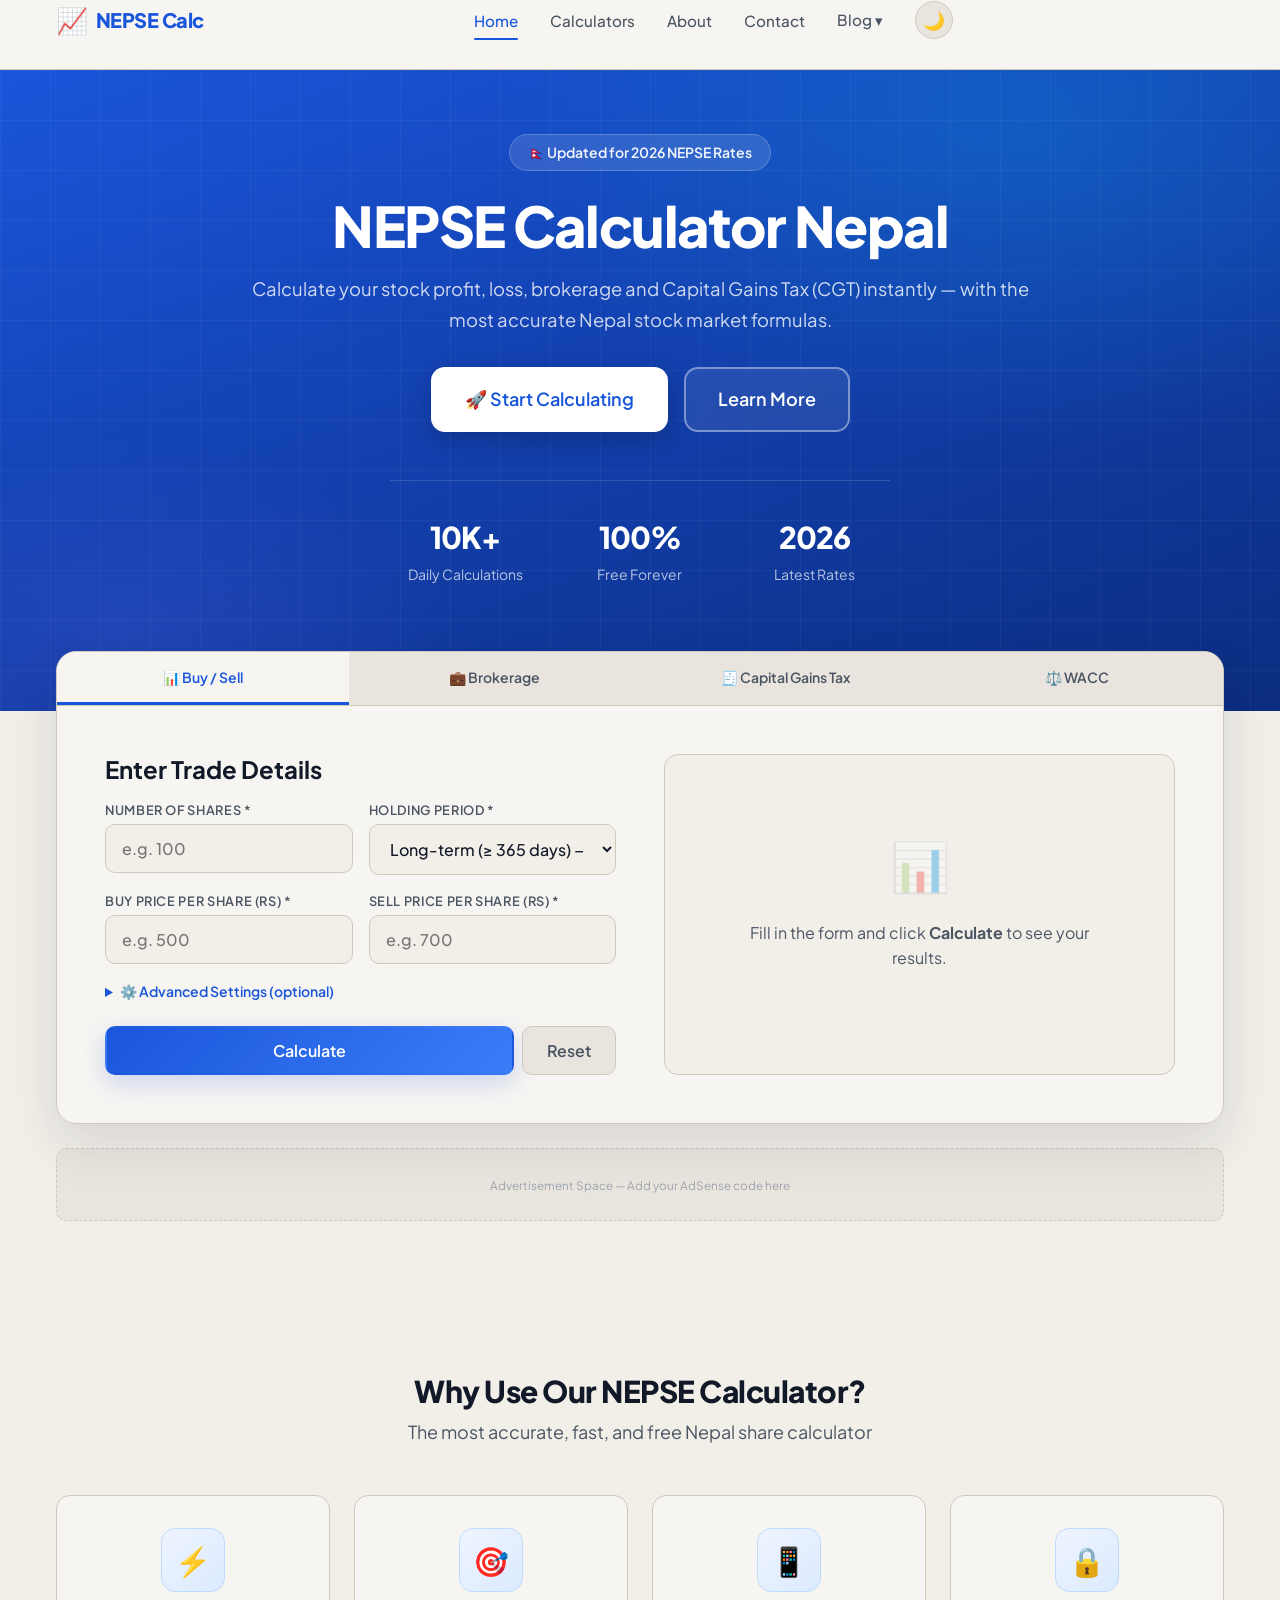
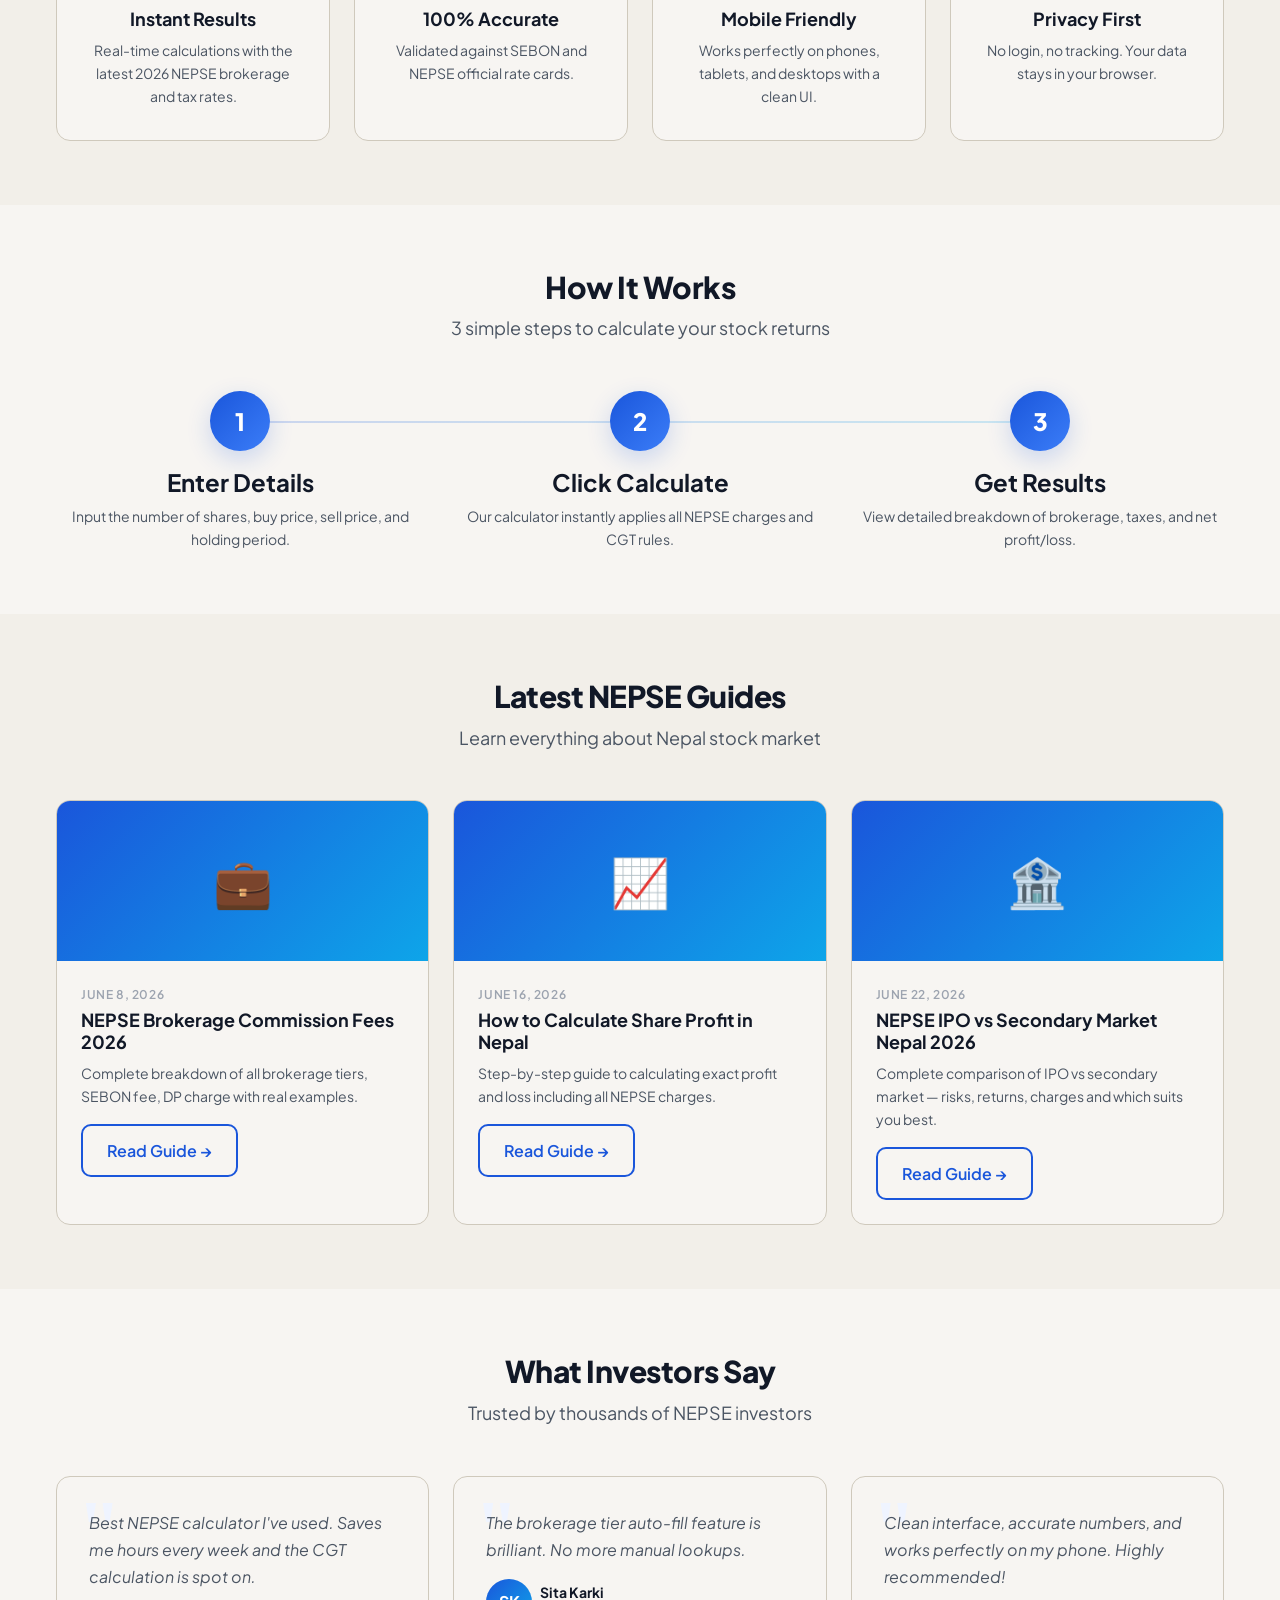
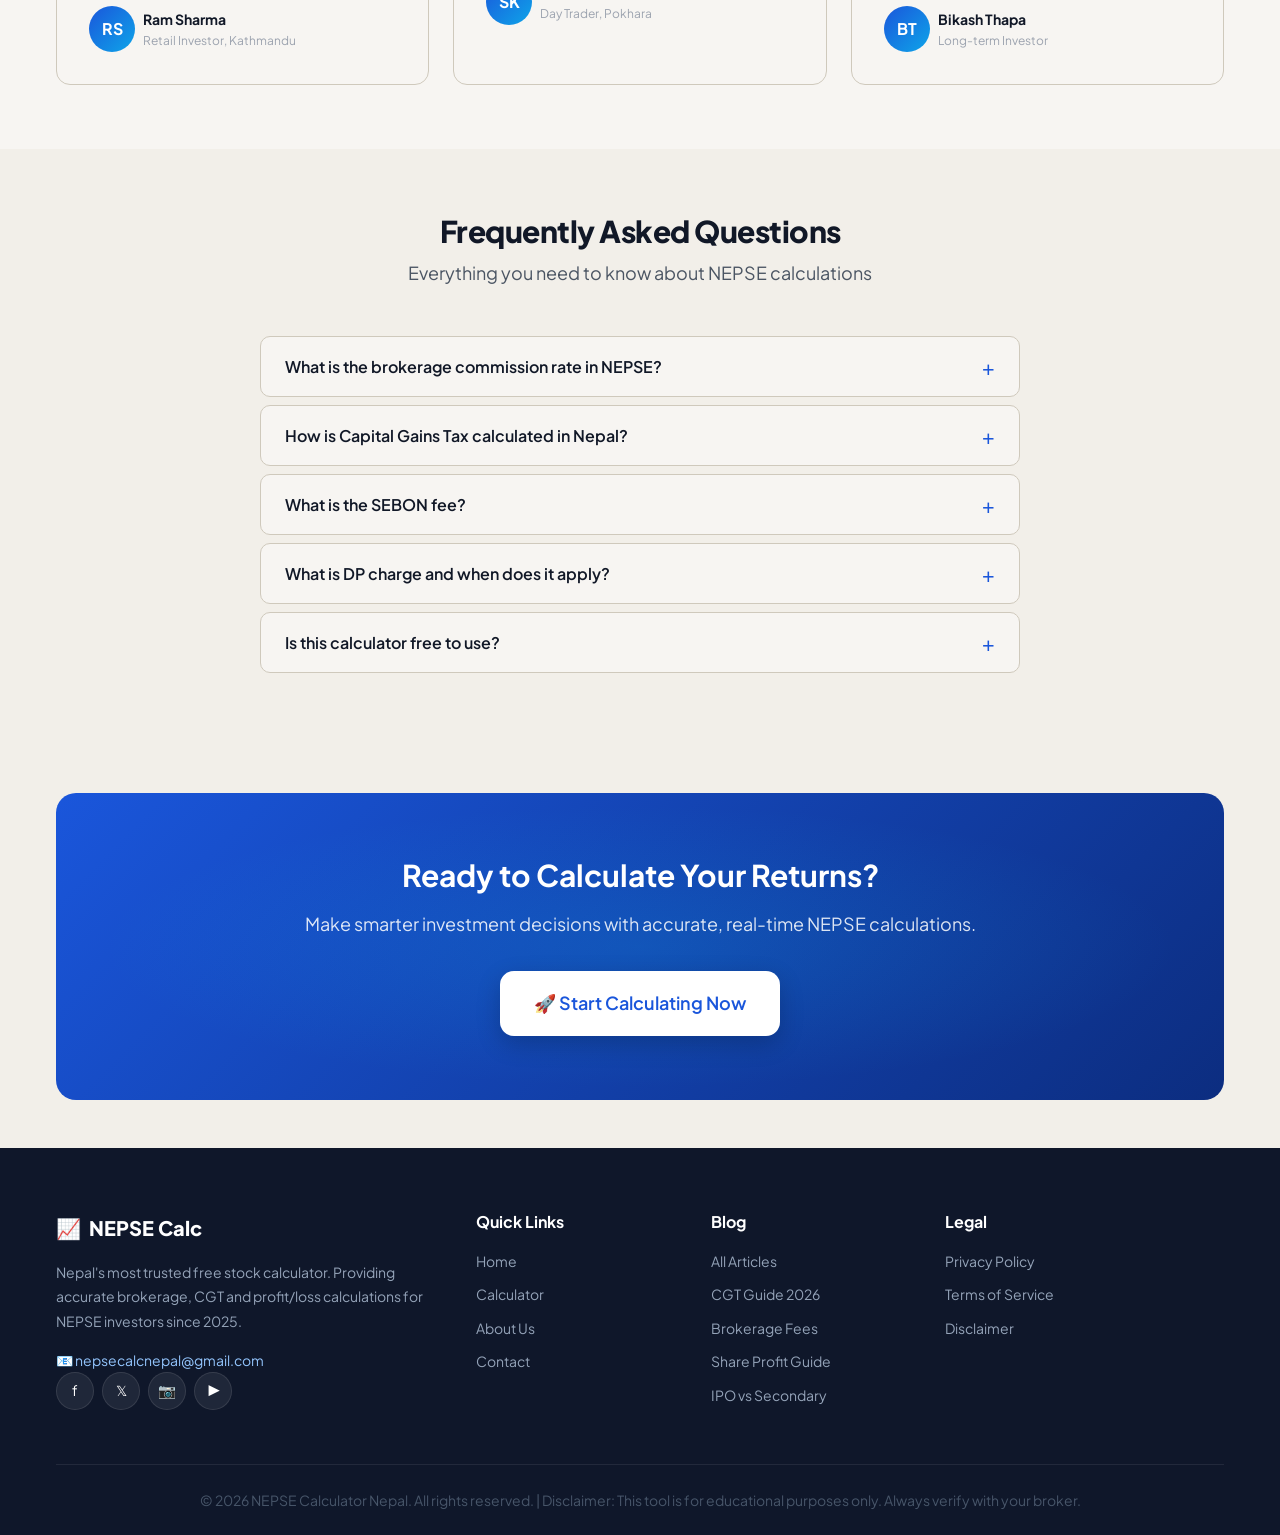
==== commit 079abda6: "Add blog post 4 - IPO vs Secondary Market Nepal 2026" ====
--- a/index.html
+++ b/index.html
@@ -80,6 +80,8 @@
               <a href="pages/blog/index.html">All Articles</a>
               <a href="pages/blog/capital-gains-tax-nepal-2026.html">CGT Guide 2026</a>
               <a href="pages/blog/nepse-brokerage-fees-2026.html">Brokerage Fees</a>
+              <a href="pages/blog/how-to-calculate-share-profit-nepal.html">Share Profit Guide</a>
+              <a href="pages/blog/ipo-vs-secondary-market-nepal-2026.html">IPO vs Secondary</a>
             </div>
           </li>
           <li>
@@ -390,21 +392,12 @@
         <p class="section-subtitle">Learn everything about Nepal stock market</p>
         <div class="news-grid">
           <article class="news-card">
-            <div class="news-card__image">📊</div>
-            <div class="news-card__body">
-              <div class="news-card__date">June 1, 2026</div>
-              <h3 class="news-card__title">Capital Gains Tax on NEPSE Shares 2026</h3>
-              <p class="news-card__excerpt">Complete guide to CGT rates (7.5%/5%), calculation examples, and the new May 2026 final tax rule.</p>
-              <a href="pages/blog/capital-gains-tax-nepal-2026.html" class="btn btn--secondary">Read Guide →</a>
-            </div>
-          </article>
-          <article class="news-card">
             <div class="news-card__image">💼</div>
             <div class="news-card__body">
               <div class="news-card__date">June 8, 2026</div>
               <h3 class="news-card__title">NEPSE Brokerage Commission Fees 2026</h3>
               <p class="news-card__excerpt">Complete breakdown of all brokerage tiers, SEBON fee, DP charge with real examples.</p>
-             <a href="pages/blog/nepse-brokerage-fees-2026.html" class="btn btn--secondary">Read Guide →</a>
+              <a href="pages/blog/nepse-brokerage-fees-2026.html" class="btn btn--secondary">Read Guide →</a>
             </div>
           </article>
           <article class="news-card">
@@ -414,6 +407,15 @@
               <h3 class="news-card__title">How to Calculate Share Profit in Nepal</h3>
               <p class="news-card__excerpt">Step-by-step guide to calculating exact profit and loss including all NEPSE charges.</p>
               <a href="pages/blog/how-to-calculate-share-profit-nepal.html" class="btn btn--secondary">Read Guide →</a>
+            </div>
+          </article>
+          <article class="news-card">
+            <div class="news-card__image">🏦</div>
+            <div class="news-card__body">
+              <div class="news-card__date">June 22, 2026</div>
+              <h3 class="news-card__title">NEPSE IPO vs Secondary Market Nepal 2026</h3>
+              <p class="news-card__excerpt">Complete comparison of IPO vs secondary market — risks, returns, charges and which suits you best.</p>
+              <a href="pages/blog/ipo-vs-secondary-market-nepal-2026.html" class="btn btn--secondary">Read Guide →</a>
             </div>
           </article>
         </div>
@@ -562,7 +564,7 @@
             <li><a href="pages/blog/capital-gains-tax-nepal-2026.html">CGT Guide 2026</a></li>
             <li><a href="pages/blog/nepse-brokerage-fees-2026.html">Brokerage Fees</a></li>
             <li><a href="pages/blog/how-to-calculate-share-profit-nepal.html">Share Profit Guide</a></li>
-            <a href="pages/blog/how-to-calculate-share-profit-nepal.html">Share Profit Guide</a>
+            <li><a href="pages/blog/ipo-vs-secondary-market-nepal-2026.html">IPO vs Secondary</a></li>
           </ul>
         </div>
         <div>
@@ -586,7 +588,6 @@
   <script src="js/calculator.js"></script>
   <script src="js/main.js"></script>
 
-  <!-- Mobile theme toggle + clickjacking protection -->
   <script>
     if (window.self !== window.top) {
       window.top.location = window.self.location;
